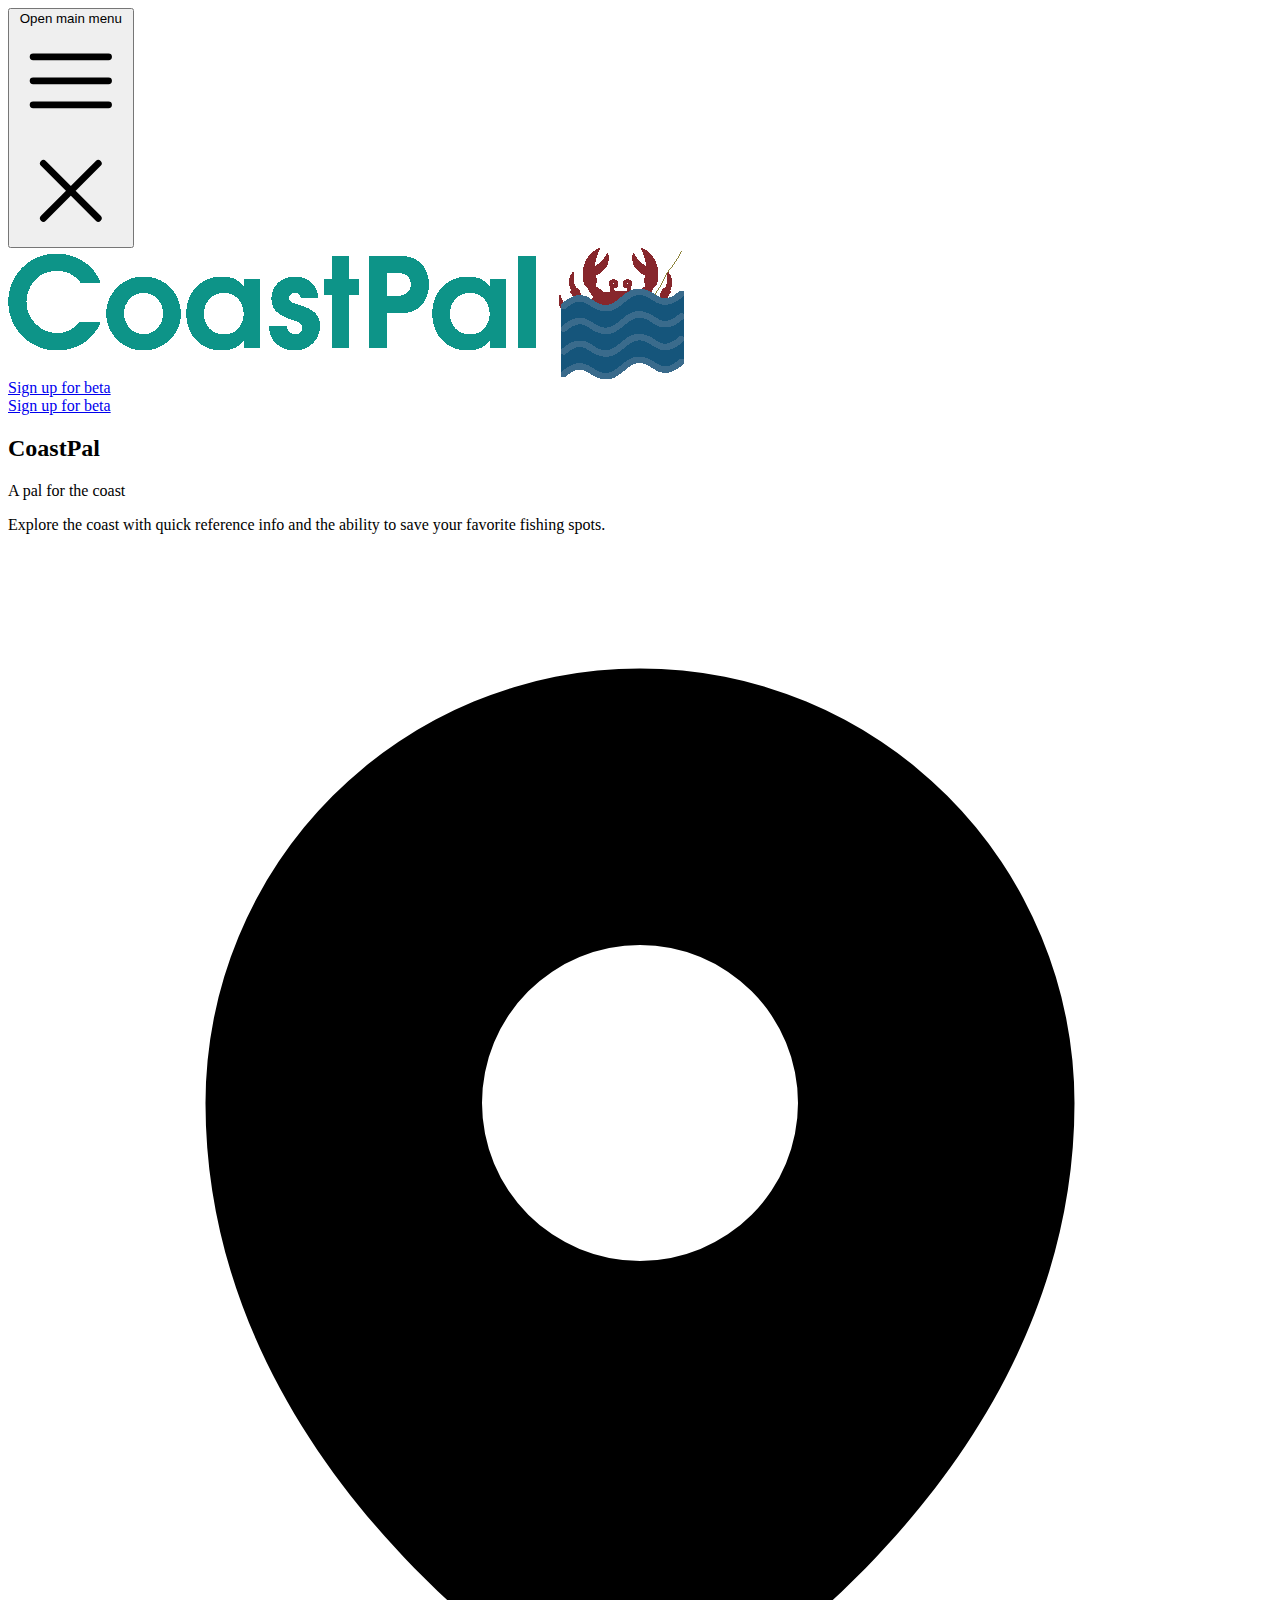
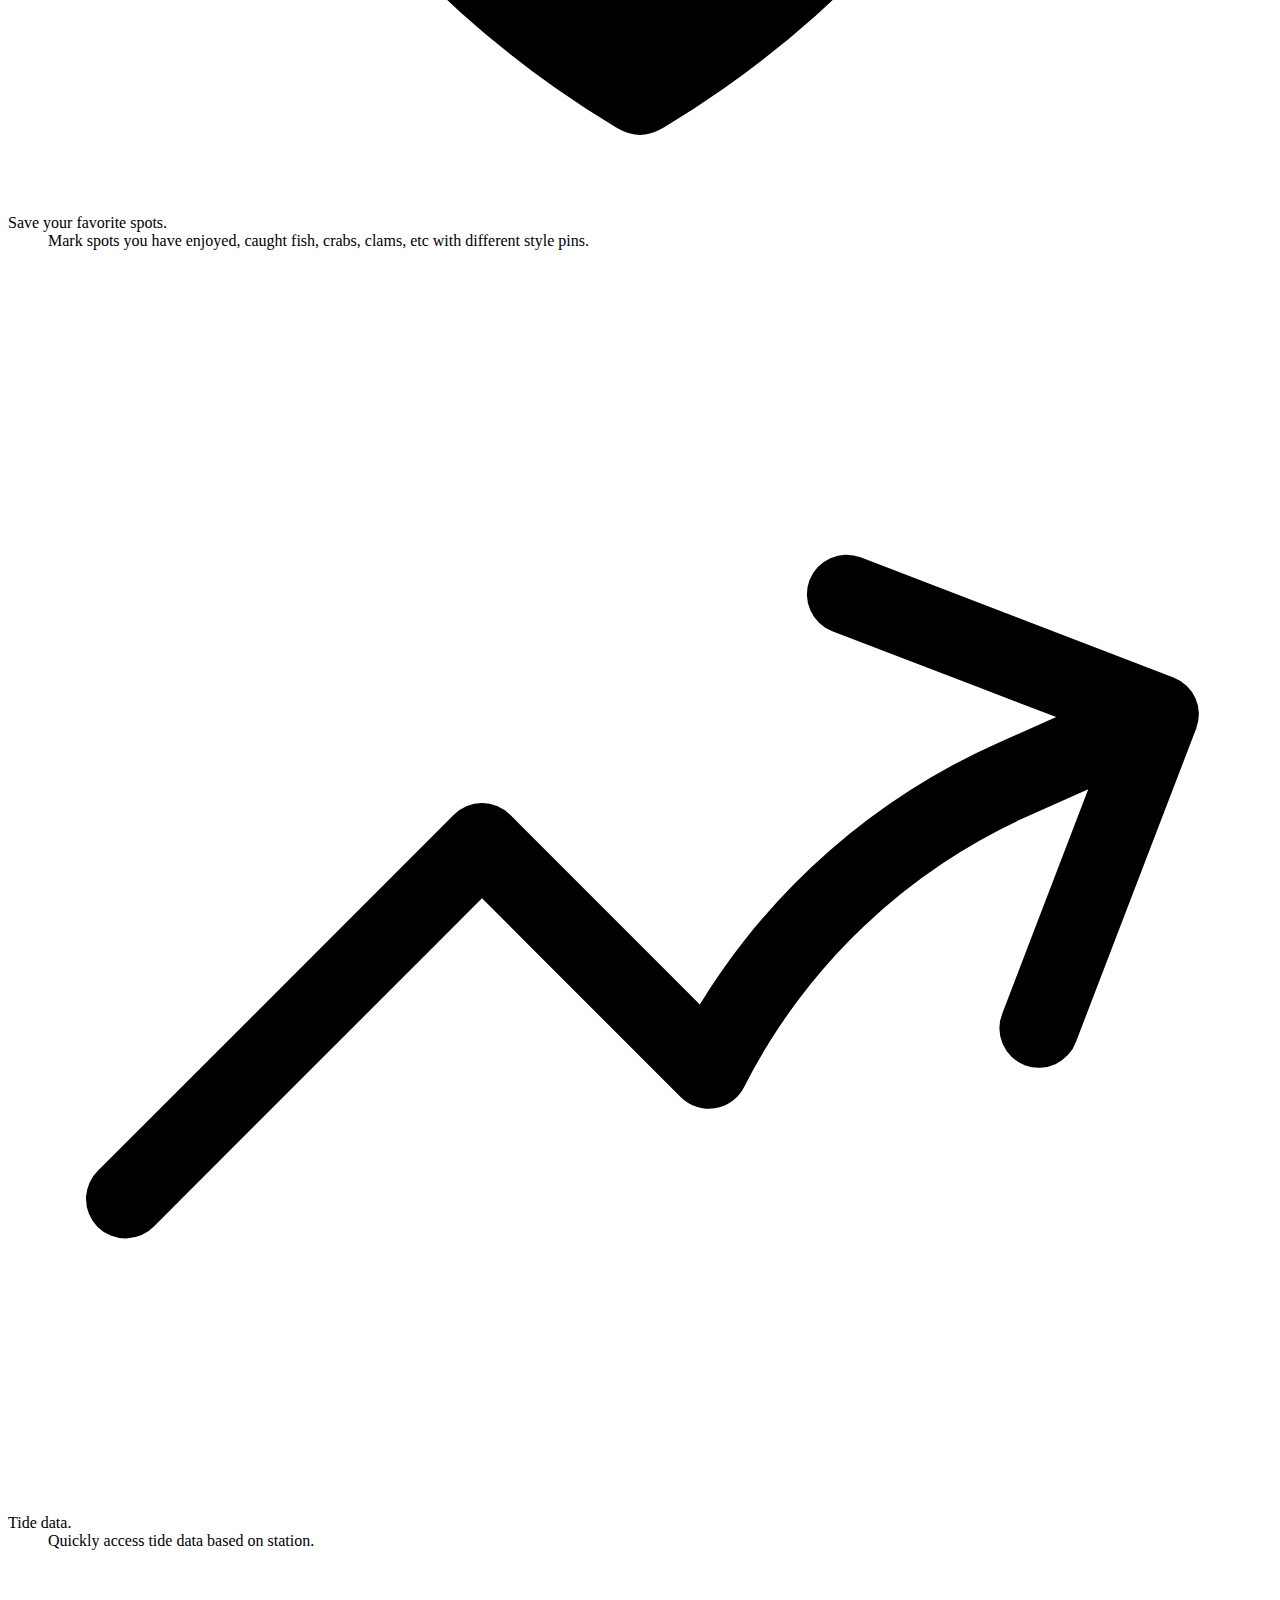
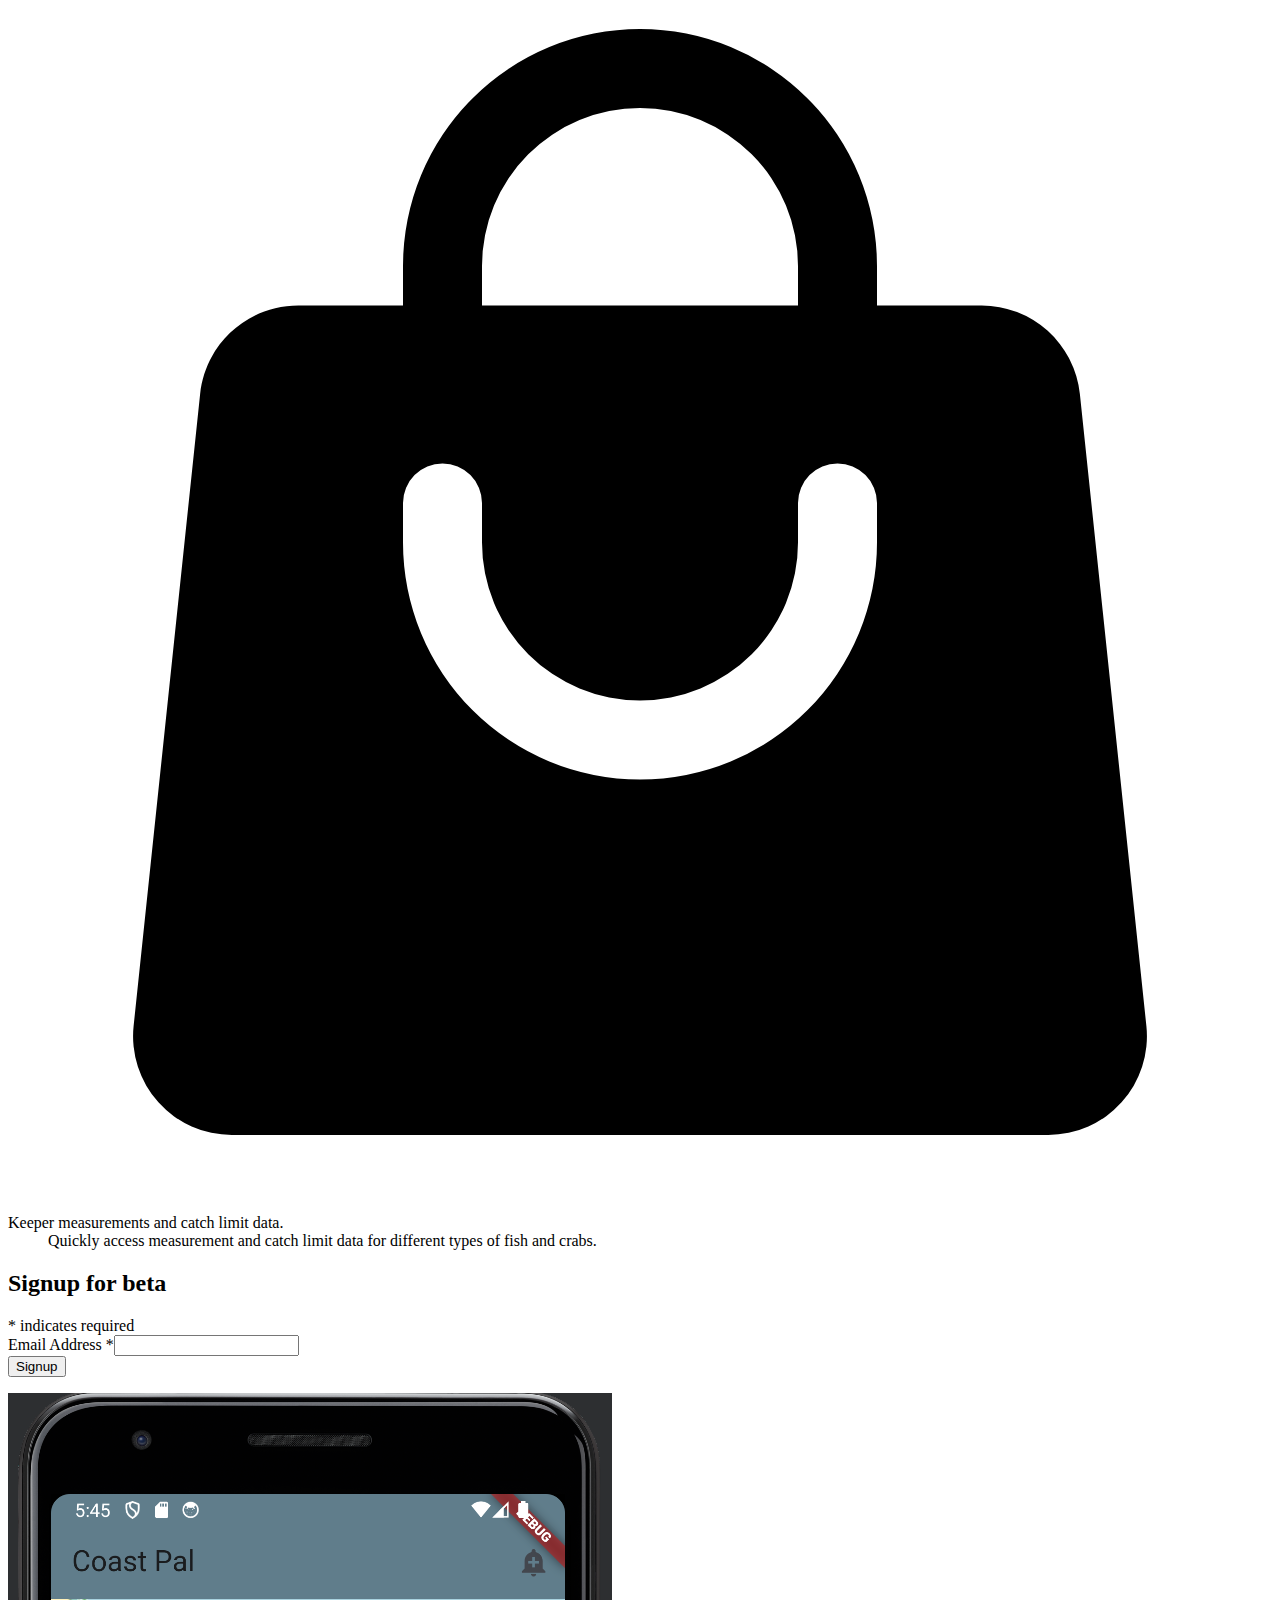
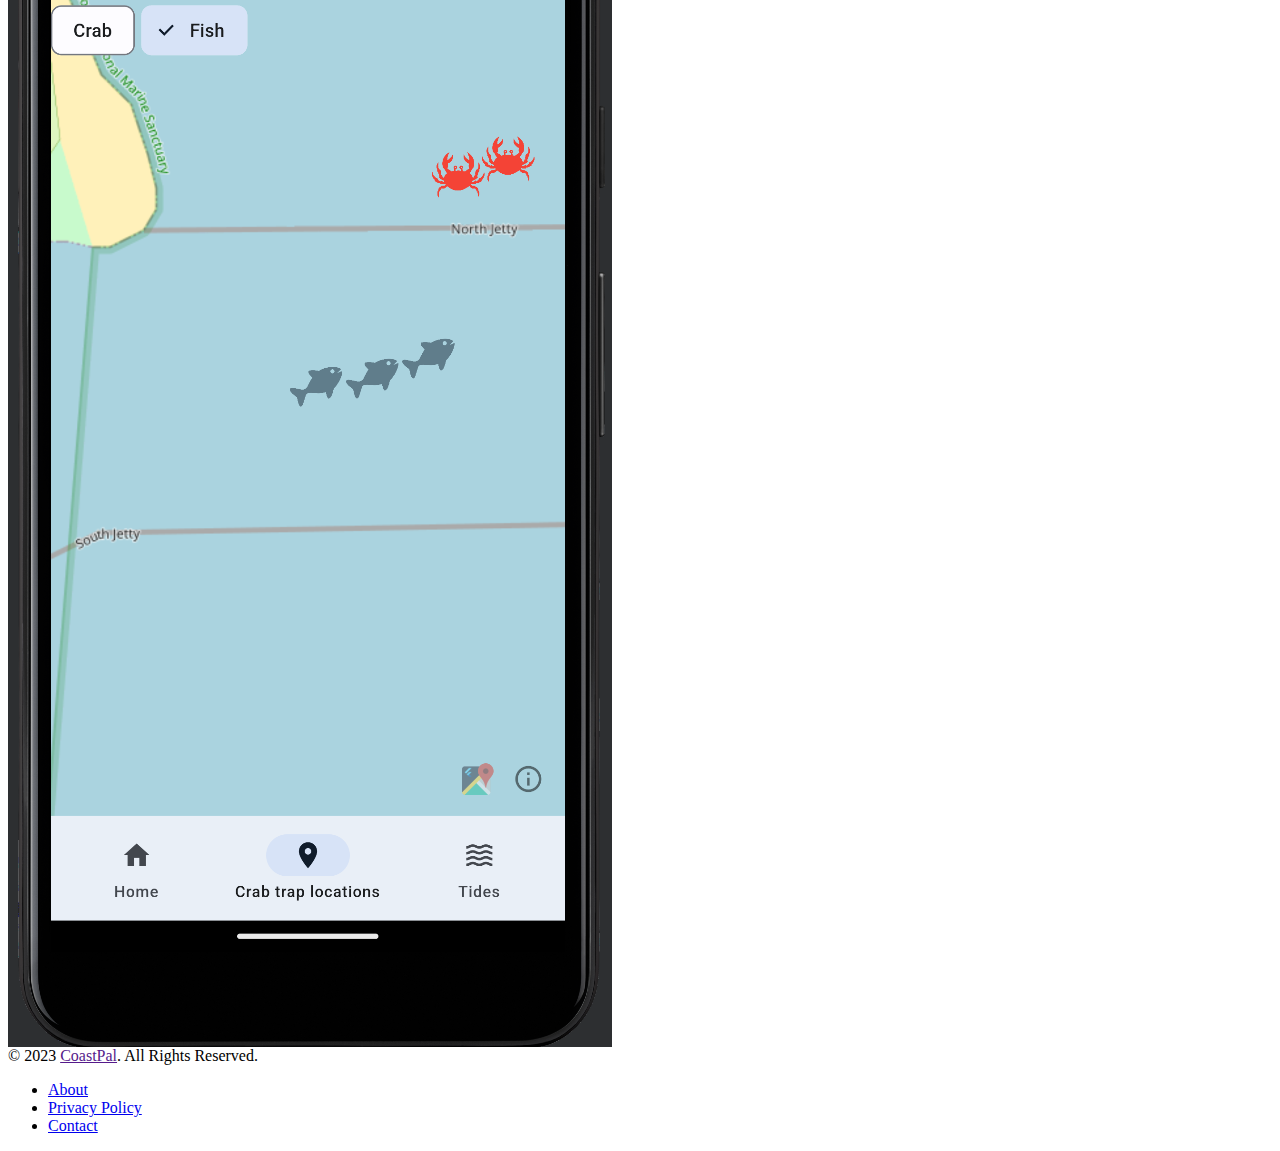
==== index.html @ f166596b "Fix viewport for mobile" ====
<html>
<head>
        <link href="../dist/output.css" rel="stylesheet">	
        <meta name="viewport" content="width=device-width, initial-scale=1">
</head>

<header>
	<nav class="bg-slate-400">
  <div class="mx-auto max-w-7xl px-2 sm:px-6 lg:px-8">
    <div class="relative flex h-16 items-center justify-between">
      <div class="absolute inset-y-0 left-0 flex items-center sm:hidden">
        <!-- Mobile menu button-->
        <button type="button" class="inline-flex items-center justify-center rounded-md p-2 text-gray-400 hover:bg-gray-700 hover:text-white focus:outline-none focus:ring-2 focus:ring-inset focus:ring-white" aria-controls="mobile-menu" aria-expanded="false">
          <span class="sr-only">Open main menu</span>
          <svg class="block h-6 w-6" fill="none" viewBox="0 0 24 24" stroke-width="1.5" stroke="currentColor" aria-hidden="true">
            <path stroke-linecap="round" stroke-linejoin="round" d="M3.75 6.75h16.5M3.75 12h16.5m-16.5 5.25h16.5" />
          </svg>
          <svg class="hidden h-6 w-6" fill="none" viewBox="0 0 24 24" stroke-width="1.5" stroke="currentColor" aria-hidden="true">
            <path stroke-linecap="round" stroke-linejoin="round" d="M6 18L18 6M6 6l12 12" />
          </svg>
        </button>
      </div>
      <div class="flex flex-1 items-center justify-center sm:items-stretch sm:justify-start">
        <div class="flex flex-shrink-0 items-center">
          <img class="h-8" src="coastpal_logo.png" alt="CoastPal">
        </div>
        <div class="hidden sm:ml-6 sm:block">
          <div class="flex space-x-4">
            <a href="#" class="bg-teal-700 text-white rounded-md px-3 py-2 text-sm font-medium" aria-current="page">Sign up for beta</a>
          </div>
        </div>
      </div>
  <!-- Mobile menu, show/hide based on menu state. -->
  <div class="sm:hidden" id="mobile-menu">
    <div class="space-y-1 px-2 pb-3 pt-2">
      <a href="#" class="bg-slate-400 text-white block rounded-md px-3 py-2 text-base font-medium" aria-current="page">Sign up for beta</a>
    </div>
  </div>
</nav>

</header>

<body>
<div class="overflow-hidden bg-white pt-10">
  <div class="mx-auto max-w-7xl px-6 lg:px-8">
    <div class="mx-auto grid max-w-2xl grid-cols-1 gap-x-8 gap-y-16 sm:gap-y-20 lg:mx-0 lg:max-w-none lg:grid-cols-2">
      <div class="lg:pr-8 lg:pt-4">
        <div class="lg:max-w-lg">
          <h2 class="text-base font-semibold leading-7 text-teal-600">CoastPal</h2>
          <p class="mt-2 text-3xl font-bold tracking-tight text-gray-900 sm:text-4xl">A pal for the coast</p>
          <p class="mt-6 text-lg leading-8 text-gray-600">Explore the coast with quick reference info and the ability to save your favorite fishing spots.</p>
          <dl class="mt-10 max-w-xl space-y-8 text-base leading-7 text-gray-600 lg:max-w-none">
            <div class="relative pl-9">
              <dt class="inline font-semibold text-gray-900">
                <svg xmlns="http://www.w3.org/2000/svg" viewBox="0 0 24 24" fill="currentColor" class="absolute left-1 top-1 h-5 w-5 text-teal-600">
  <path fill-rule="evenodd" d="M11.54 22.351l.07.04.028.016a.76.76 0 00.723 0l.028-.015.071-.041a16.975 16.975 0 001.144-.742 19.58 19.58 0 002.683-2.282c1.944-1.99 3.963-4.98 3.963-8.827a8.25 8.25 0 00-16.5 0c0 3.846 2.02 6.837 3.963 8.827a19.58 19.58 0 002.682 2.282 16.975 16.975 0 001.145.742zM12 13.5a3 3 0 100-6 3 3 0 000 6z" clip-rule="evenodd" />
</svg>
		Save your favorite spots.
              </dt>
              <dd class="inline">Mark spots you have enjoyed, caught fish, crabs, clams, etc with different style pins.</dd>
            </div>
            <div class="relative pl-9">
              <dt class="inline font-semibold text-gray-900">
		<svg xmlns="http://www.w3.org/2000/svg" viewBox="0 0 24 24" fill="currentColor" class="absolute left-1 top-1 h-5 w-5 text-teal-600">
  <path fill-rule="evenodd" d="M15.22 6.268a.75.75 0 01.968-.432l5.942 2.28a.75.75 0 01.431.97l-2.28 5.941a.75.75 0 11-1.4-.537l1.63-4.251-1.086.483a11.2 11.2 0 00-5.45 5.174.75.75 0 01-1.199.19L9 12.31l-6.22 6.22a.75.75 0 11-1.06-1.06l6.75-6.75a.75.75 0 011.06 0l3.606 3.605a12.694 12.694 0 015.68-4.973l1.086-.484-4.251-1.631a.75.75 0 01-.432-.97z" clip-rule="evenodd" />
</svg>
		Tide data.
              </dt>
              <dd class="inline">Quickly access tide data based on station.</dd>
            </div>
            <div class="relative pl-9">
              <dt class="inline font-semibold text-gray-900">
		      <svg xmlns="http://www.w3.org/2000/svg" viewBox="0 0 24 24" fill="currentColor" class="absolute left-1 top-1 h-5 w-5 text-teal-600">
  <path fill-rule="evenodd" d="M7.5 6v.75H5.513c-.96 0-1.764.724-1.865 1.679l-1.263 12A1.875 1.875 0 004.25 22.5h15.5a1.875 1.875 0 001.865-2.071l-1.263-12a1.875 1.875 0 00-1.865-1.679H16.5V6a4.5 4.5 0 10-9 0zM12 3a3 3 0 00-3 3v.75h6V6a3 3 0 00-3-3zm-3 8.25a3 3 0 106 0v-.75a.75.75 0 011.5 0v.75a4.5 4.5 0 11-9 0v-.75a.75.75 0 011.5 0v.75z" clip-rule="evenodd" />
</svg>
                Keeper measurements and catch limit data.
              </dt>
              <dd class="inline">Quickly access measurement and catch limit data for different types of fish and crabs.</dd>
            </div>
          </dl>
	  <div class="pt-5">
		  <div id="mc_embed_shell">
<div id="mc_embed_signup w-full max-w-xs">
    <form action="https://skiff.us11.list-manage.com/subscribe/post?u=7b4a6a2a7c16409119637e602&amp;id=b294c6a3e6&amp;f_id=002f4ee0f0" method="post" id="mc-embedded-subscribe-form" name="mc-embedded-subscribe-form" class="validate bg-slate-200 shadow-md rounded px-8 pt-6 pb-8 mb-4" target="_self" novalidate="">
        <div id="mc_embed_signup_scroll"><h2 class="block text-gray-700 text-md font-bold mb-2">Signup for beta</h2>
            <div class="indicates-required pt-5 text-md font-bold"><span class="asterisk">*</span> indicates required</div>
            <div class="mc-field-group pt-5 text-md"><label for="mce-EMAIL">Email Address <span class="asterisk">*</span></label><input type="email" name="EMAIL" class="required email shadow appearance-none border rounded w-full py-2 px-3 text-gray-700 leading-tight focus:outline-none focus:shadow-outline pt-5" id="mce-EMAIL" required="" value=""><span id="mce-EMAIL-HELPERTEXT" class="helper_text"></span></div>
        <div id="mce-responses" class="clear foot">
            <div class="response" id="mce-error-response" style="display: none;"></div>
            <div class="response" id="mce-success-response" style="display: none;"></div>
        </div>
    <div aria-hidden="true" style="position: absolute; left: -5000px;">
        /* real people should not fill this in and expect good things - do not remove this or risk form bot signups */
        <input type="text" name="b_7b4a6a2a7c16409119637e602_b294c6a3e6" tabindex="-1" value="">
    </div>
        <div class="optionalParent">
            <div class="clear foot pt-5">
                <input type="submit" name="subscribe" id="mc-embedded-subscribe" class="button bg-teal-600 inline-flex items-center justify-center rounded-md p-2 text-slate-100 hover:bg-gray-700 hover:text-white focus:outline-none focus:ring-2 focus:ring-inset focus:ring-white" value="Signup">
            </div>
        </div>
    </div>
</form>
</div>
</div>
	  </div>
        </div>
      </div>
      <div class="pl-20 pt-10">
      <img src="coastpal_image.png" alt="Product screenshot" class="w-[20rem] max-w-none rounded-xl shadow-xl ring-1 ring-gray-400/10 sm md:-ml-2 lg:-ml-0" width="604" height="1254">
      </div>
      </div>
    </div>
  </div>
</div>
</body>

<footer class="bg-slate-400 rounded-lg shadow m-4 dark:bg-gray-800">
    <div class="w-full mx-auto max-w-screen-xl p-4 md:flex md:items-center md:justify-between">
      <span class="text-sm text-gray-900 sm:text-center dark:text-gray-400">© 2023 <a href="" class="hover:underline">CoastPal</a>. All Rights Reserved.
    </span>
    <ul class="flex flex-wrap items-center mt-3 text-sm font-medium text-gray-900 dark:text-gray-400 sm:mt-0">
        <li>
            <a href="#" class="mr-4 hover:underline md:mr-6 ">About</a>
        </li>
        <li>
            <a href="#" class="mr-4 hover:underline md:mr-6">Privacy Policy</a>
        </li>
        <li>
            <a href="#" class="hover:underline">Contact</a>
        </li>
    </ul>
    </div>
</footer>
</html>
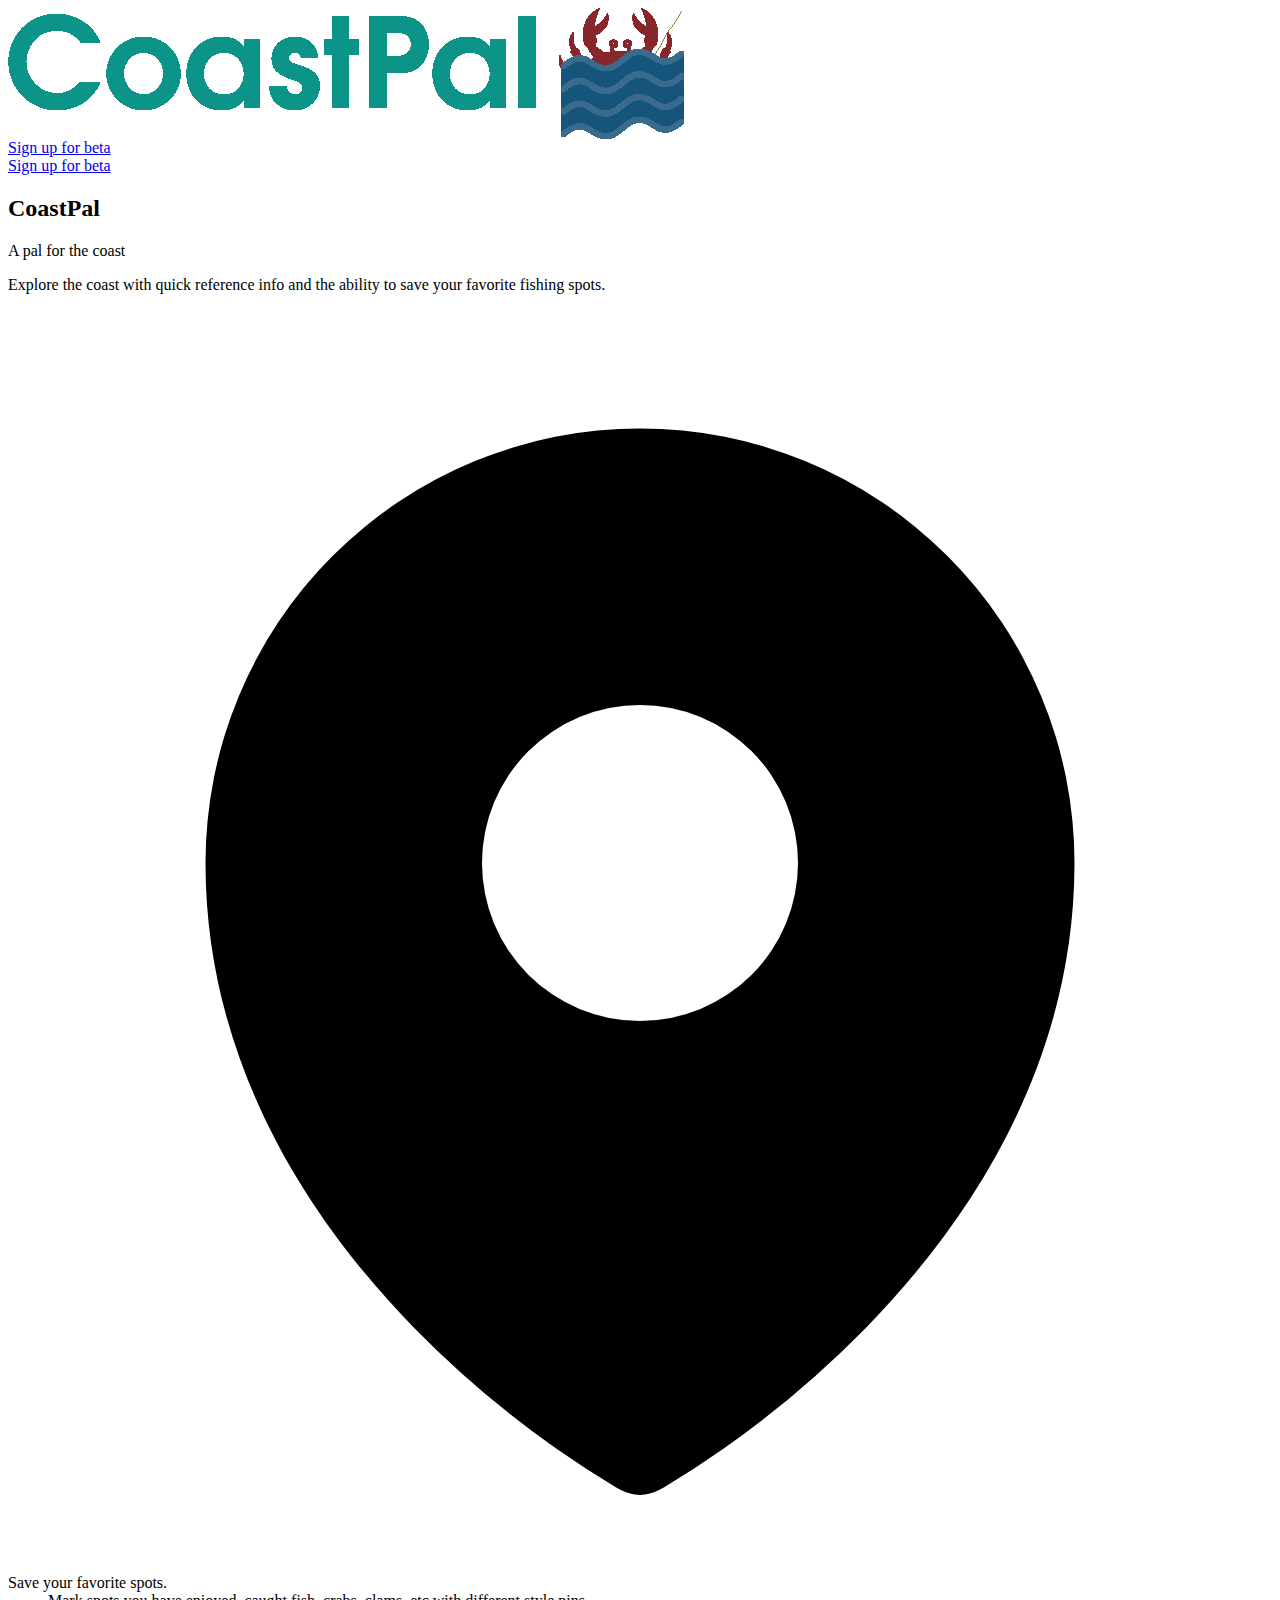
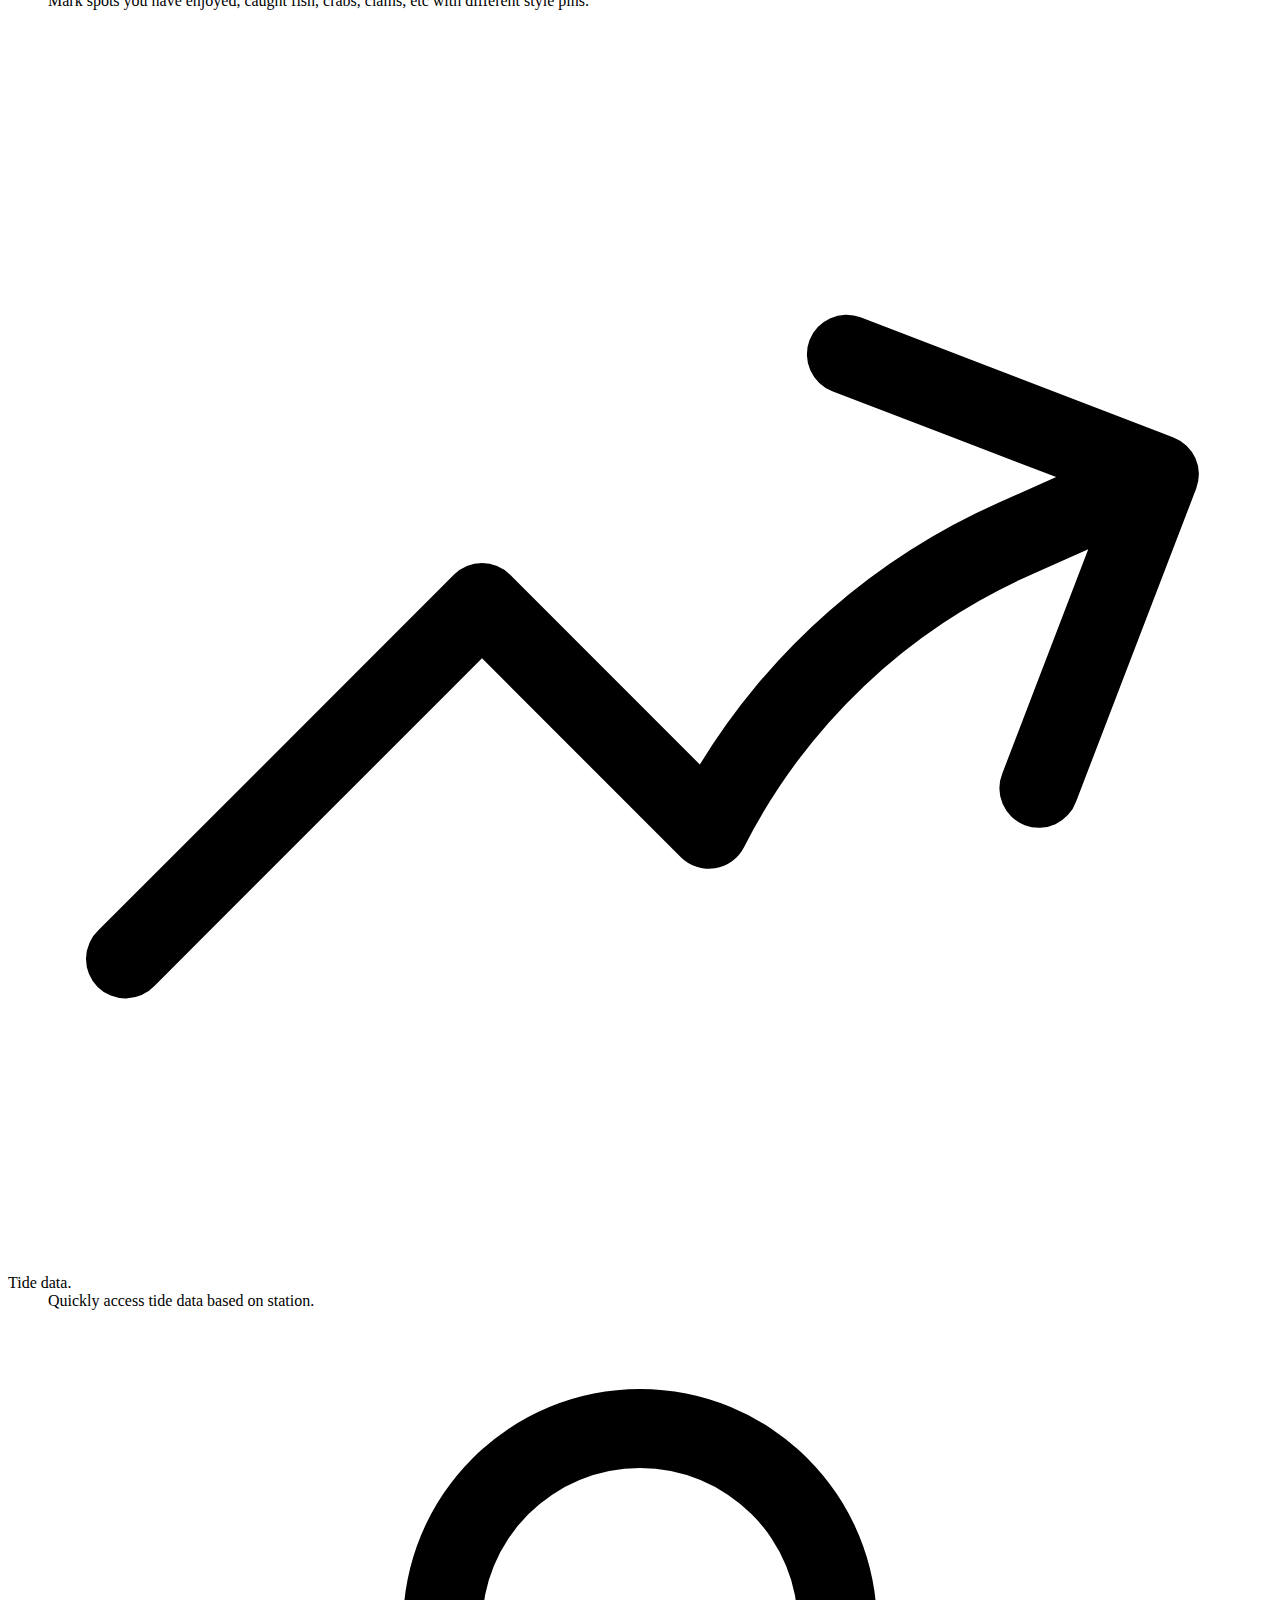
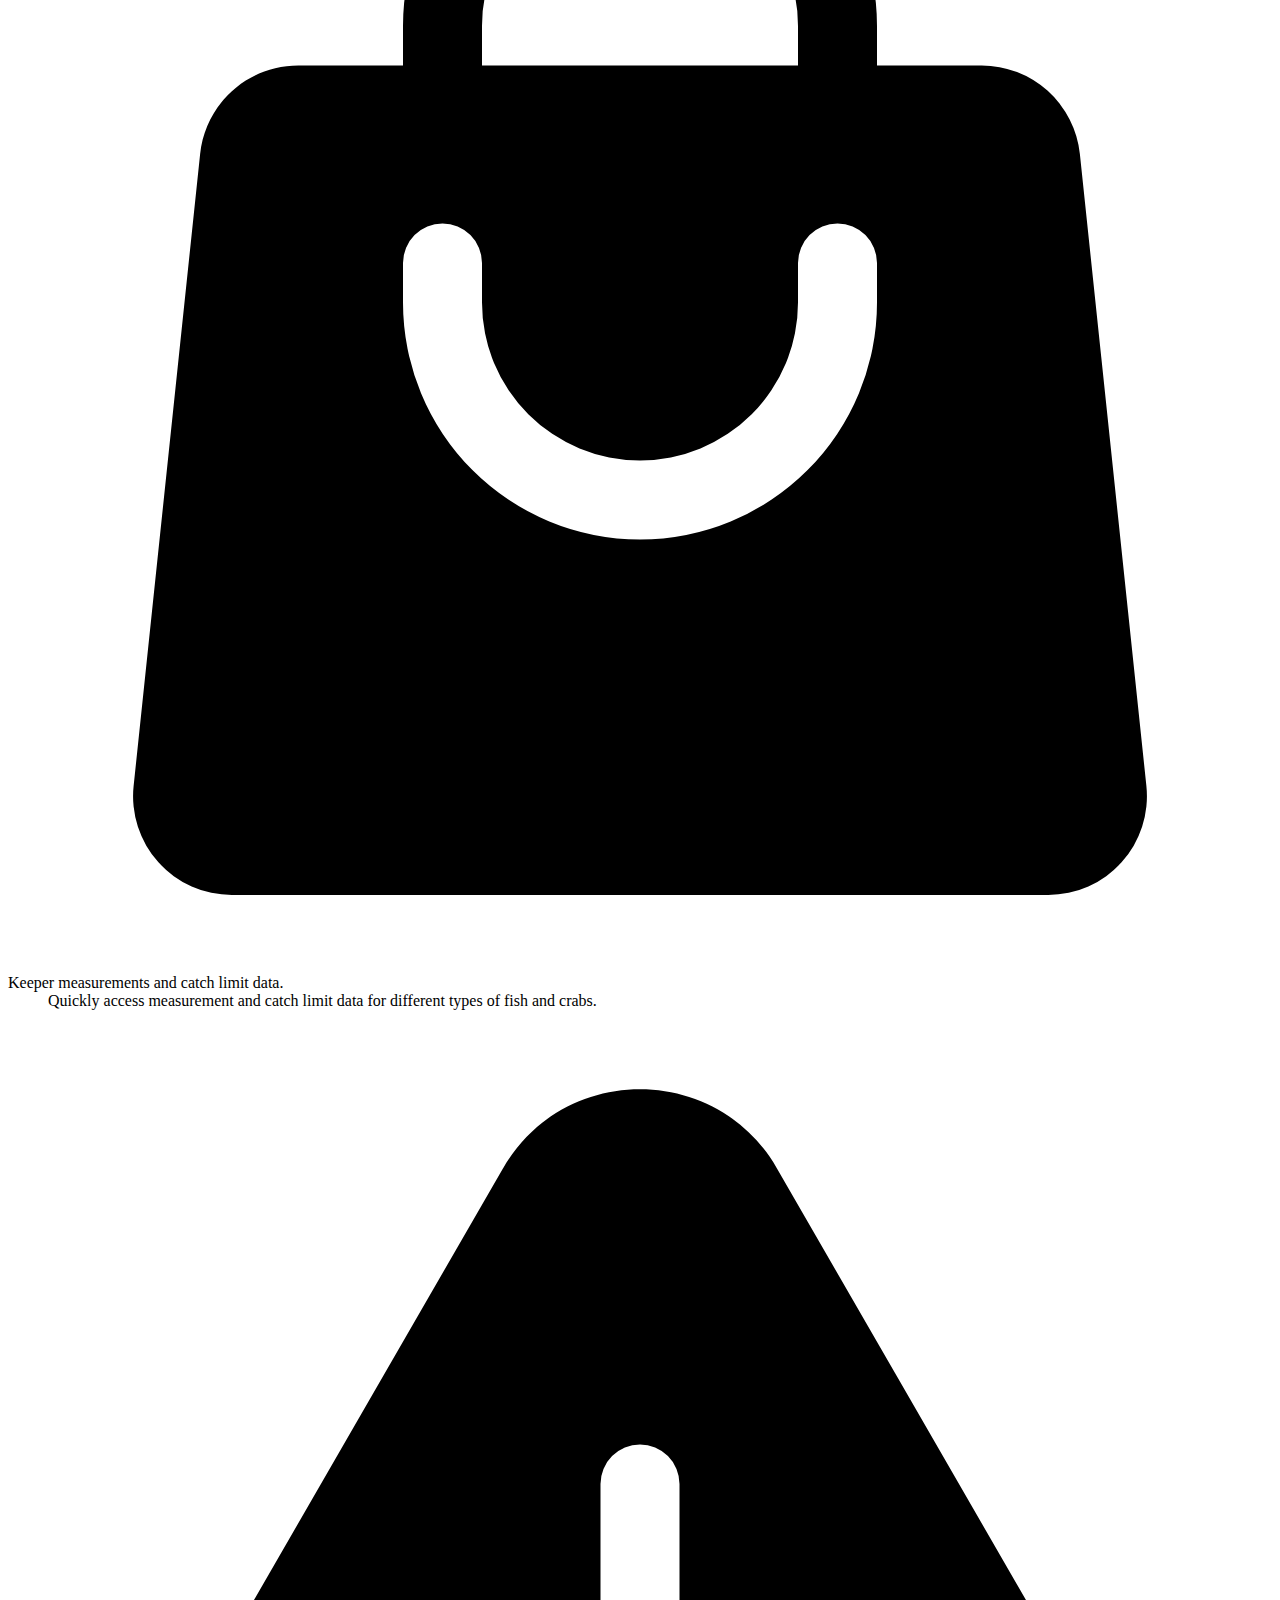
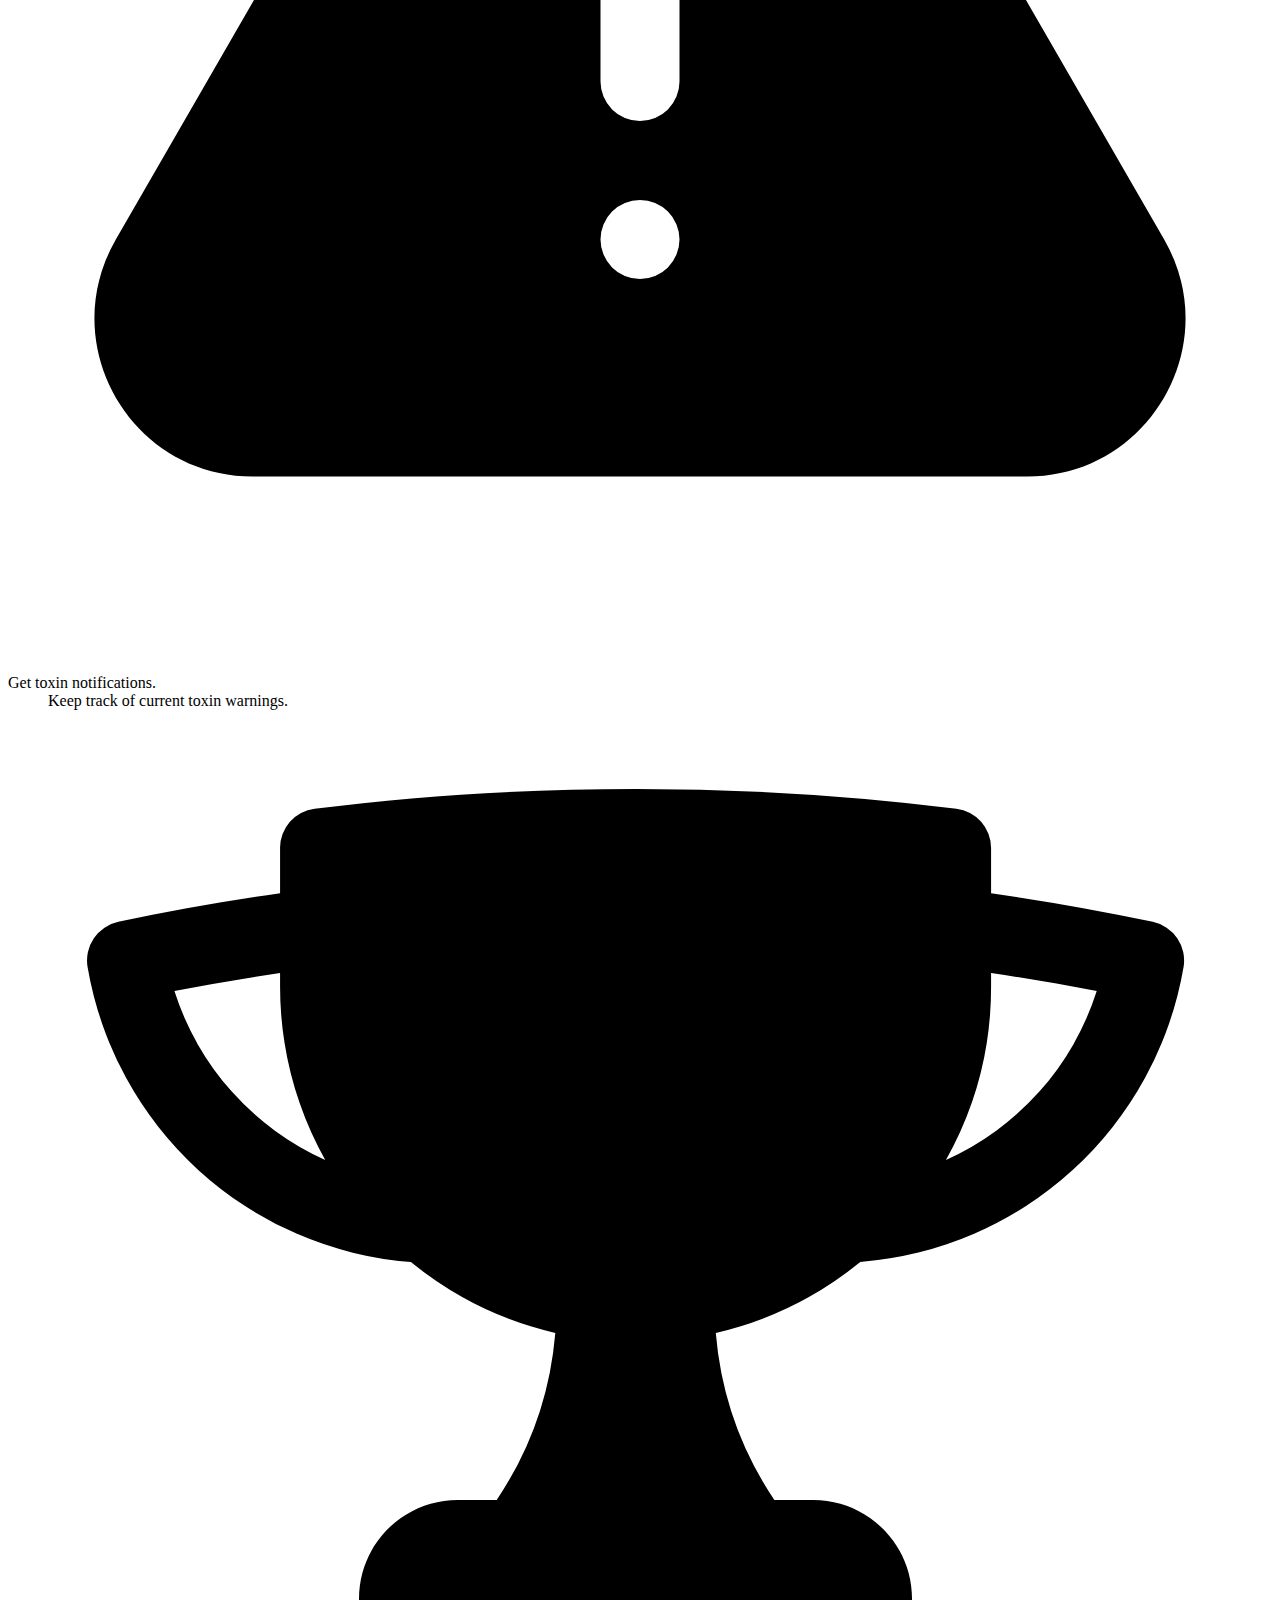
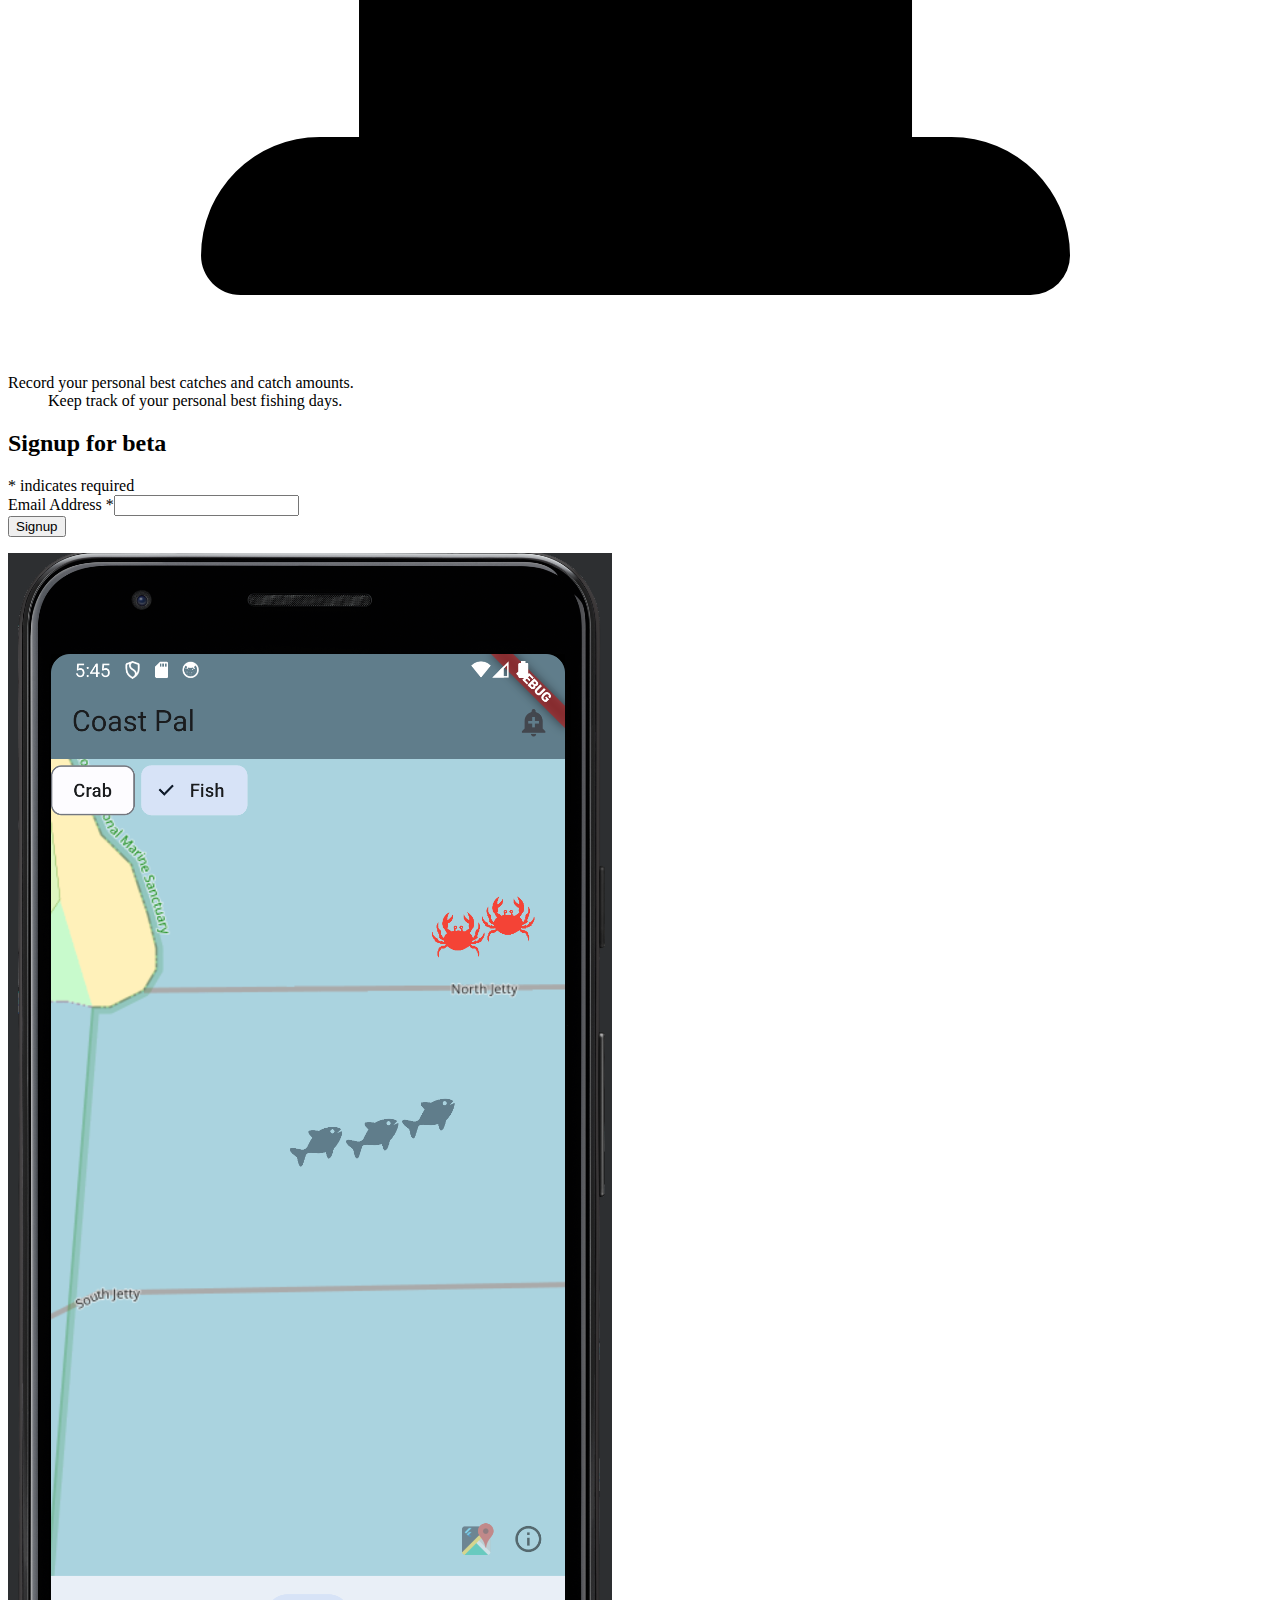
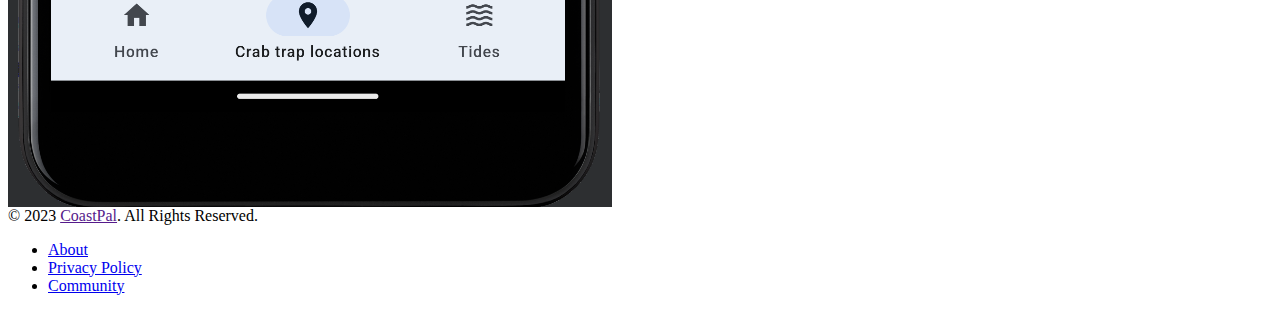
==== commit 993dfb38: "Add the other two features" ====
--- a/index.html
+++ b/index.html
@@ -8,25 +8,13 @@
 	<nav class="bg-slate-400">
   <div class="mx-auto max-w-7xl px-2 sm:px-6 lg:px-8">
     <div class="relative flex h-16 items-center justify-between">
-      <div class="absolute inset-y-0 left-0 flex items-center sm:hidden">
-        <!-- Mobile menu button-->
-        <button type="button" class="inline-flex items-center justify-center rounded-md p-2 text-gray-400 hover:bg-gray-700 hover:text-white focus:outline-none focus:ring-2 focus:ring-inset focus:ring-white" aria-controls="mobile-menu" aria-expanded="false">
-          <span class="sr-only">Open main menu</span>
-          <svg class="block h-6 w-6" fill="none" viewBox="0 0 24 24" stroke-width="1.5" stroke="currentColor" aria-hidden="true">
-            <path stroke-linecap="round" stroke-linejoin="round" d="M3.75 6.75h16.5M3.75 12h16.5m-16.5 5.25h16.5" />
-          </svg>
-          <svg class="hidden h-6 w-6" fill="none" viewBox="0 0 24 24" stroke-width="1.5" stroke="currentColor" aria-hidden="true">
-            <path stroke-linecap="round" stroke-linejoin="round" d="M6 18L18 6M6 6l12 12" />
-          </svg>
-        </button>
-      </div>
       <div class="flex flex-1 items-center justify-center sm:items-stretch sm:justify-start">
         <div class="flex flex-shrink-0 items-center">
           <img class="h-8" src="coastpal_logo.png" alt="CoastPal">
         </div>
         <div class="hidden sm:ml-6 sm:block">
           <div class="flex space-x-4">
-            <a href="#" class="bg-teal-700 text-white rounded-md px-3 py-2 text-sm font-medium" aria-current="page">Sign up for beta</a>
+            <a href="#mc_embed_signup" class="bg-teal-700 text-white rounded-md px-3 py-2 text-sm font-medium" aria-current="page">Sign up for beta</a>
           </div>
         </div>
       </div>
@@ -77,10 +65,28 @@
               </dt>
               <dd class="inline">Quickly access measurement and catch limit data for different types of fish and crabs.</dd>
             </div>
+	    <div class="relative pl-9">
+              <dt class="inline font-semibold text-gray-900">
+                <svg xmlns="http://www.w3.org/2000/svg" viewBox="0 0 24 24" fill="currentColor" class="absolute left-1 top-1 h-5 w-5 text-teal-600">
+  <path fill-rule="evenodd" d="M9.401 3.003c1.155-2 4.043-2 5.197 0l7.355 12.748c1.154 2-.29 4.5-2.599 4.5H4.645c-2.309 0-3.752-2.5-2.598-4.5L9.4 3.003zM12 8.25a.75.75 0 01.75.75v3.75a.75.75 0 01-1.5 0V9a.75.75 0 01.75-.75zm0 8.25a.75.75 0 100-1.5.75.75 0 000 1.5z" clip-rule="evenodd" />
+</svg>
+	        Get toxin notifications.
+              </dt>
+              <dd class="inline">Keep track of current toxin warnings.</dd>
+            </div>
+	    <div class="relative pl-9">
+              <dt class="inline font-semibold text-gray-900">
+              <svg xmlns="http://www.w3.org/2000/svg" viewBox="0 0 24 24" fill="currentColor" class="absolute left-1 top-1 h-5 w-5 text-teal-600">
+  <path fill-rule="evenodd" d="M5.166 2.621v.858c-1.035.148-2.059.33-3.071.543a.75.75 0 00-.584.859 6.753 6.753 0 006.138 5.6 6.73 6.73 0 002.743 1.346A6.707 6.707 0 019.279 15H8.54c-1.036 0-1.875.84-1.875 1.875V19.5h-.75a2.25 2.25 0 00-2.25 2.25c0 .414.336.75.75.75h15a.75.75 0 00.75-.75 2.25 2.25 0 00-2.25-2.25h-.75v-2.625c0-1.036-.84-1.875-1.875-1.875h-.739a6.706 6.706 0 01-1.112-3.173 6.73 6.73 0 002.743-1.347 6.753 6.753 0 006.139-5.6.75.75 0 00-.585-.858 47.077 47.077 0 00-3.07-.543V2.62a.75.75 0 00-.658-.744 49.22 49.22 0 00-6.093-.377c-2.063 0-4.096.128-6.093.377a.75.75 0 00-.657.744zm0 2.629c0 1.196.312 2.32.857 3.294A5.266 5.266 0 013.16 5.337a45.6 45.6 0 012.006-.343v.256zm13.5 0v-.256c.674.1 1.343.214 2.006.343a5.265 5.265 0 01-2.863 3.207 6.72 6.72 0 00.857-3.294z" clip-rule="evenodd" />
+</svg>  
+	      Record your personal best catches and catch amounts.
+              </dt>
+              <dd class="inline">Keep track of your personal best fishing days.</dd>
+            </div>
           </dl>
 	  <div class="pt-5">
 		  <div id="mc_embed_shell">
-<div id="mc_embed_signup w-full max-w-xs">
+<div id="mc_embed_signup">
     <form action="https://skiff.us11.list-manage.com/subscribe/post?u=7b4a6a2a7c16409119637e602&amp;id=b294c6a3e6&amp;f_id=002f4ee0f0" method="post" id="mc-embedded-subscribe-form" name="mc-embedded-subscribe-form" class="validate bg-slate-200 shadow-md rounded px-8 pt-6 pb-8 mb-4" target="_self" novalidate="">
         <div id="mc_embed_signup_scroll"><h2 class="block text-gray-700 text-md font-bold mb-2">Signup for beta</h2>
             <div class="indicates-required pt-5 text-md font-bold"><span class="asterisk">*</span> indicates required</div>
@@ -126,7 +132,7 @@
             <a href="#" class="mr-4 hover:underline md:mr-6">Privacy Policy</a>
         </li>
         <li>
-            <a href="#" class="hover:underline">Contact</a>
+            <a href="https://discord.gg/TN28cbgD" class="hover:underline">Community</a>
         </li>
     </ul>
     </div>
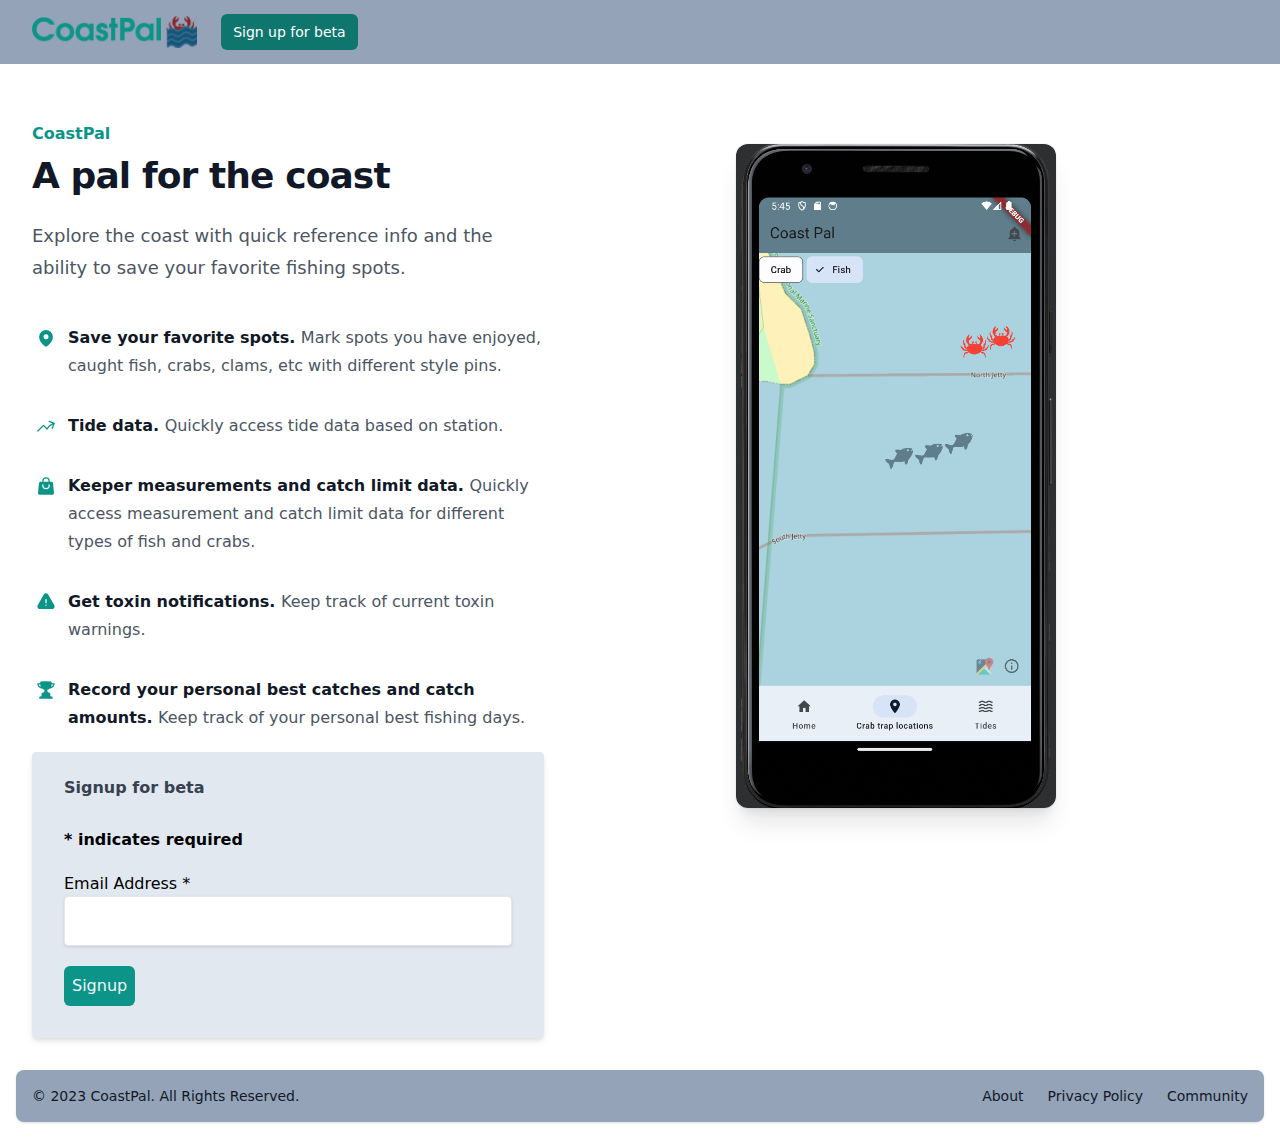
==== commit ac4e647a: "Remove mobile menu" ====
--- a/index.html
+++ b/index.html
@@ -1,6 +1,6 @@
 <html>
 <head>
-        <link href="../dist/output.css" rel="stylesheet">	
+        <link href="output.css" rel="stylesheet">	
         <meta name="viewport" content="width=device-width, initial-scale=1">
 </head>
 
@@ -18,12 +18,6 @@
           </div>
         </div>
       </div>
-  <!-- Mobile menu, show/hide based on menu state. -->
-  <div class="sm:hidden" id="mobile-menu">
-    <div class="space-y-1 px-2 pb-3 pt-2">
-      <a href="#" class="bg-slate-400 text-white block rounded-md px-3 py-2 text-base font-medium" aria-current="page">Sign up for beta</a>
-    </div>
-  </div>
 </nav>
 
 </header>
--- a/output.css
+++ b/output.css
@@ -0,0 +1,1111 @@
+/*
+! tailwindcss v3.3.2 | MIT License | https://tailwindcss.com
+*/
+
+/*
+1. Prevent padding and border from affecting element width. (https://github.com/mozdevs/cssremedy/issues/4)
+2. Allow adding a border to an element by just adding a border-width. (https://github.com/tailwindcss/tailwindcss/pull/116)
+*/
+
+*,
+::before,
+::after {
+  box-sizing: border-box;
+  /* 1 */
+  border-width: 0;
+  /* 2 */
+  border-style: solid;
+  /* 2 */
+  border-color: #e5e7eb;
+  /* 2 */
+}
+
+::before,
+::after {
+  --tw-content: '';
+}
+
+/*
+1. Use a consistent sensible line-height in all browsers.
+2. Prevent adjustments of font size after orientation changes in iOS.
+3. Use a more readable tab size.
+4. Use the user's configured `sans` font-family by default.
+5. Use the user's configured `sans` font-feature-settings by default.
+6. Use the user's configured `sans` font-variation-settings by default.
+*/
+
+html {
+  line-height: 1.5;
+  /* 1 */
+  -webkit-text-size-adjust: 100%;
+  /* 2 */
+  -moz-tab-size: 4;
+  /* 3 */
+  -o-tab-size: 4;
+     tab-size: 4;
+  /* 3 */
+  font-family: ui-sans-serif, system-ui, -apple-system, BlinkMacSystemFont, "Segoe UI", Roboto, "Helvetica Neue", Arial, "Noto Sans", sans-serif, "Apple Color Emoji", "Segoe UI Emoji", "Segoe UI Symbol", "Noto Color Emoji";
+  /* 4 */
+  font-feature-settings: normal;
+  /* 5 */
+  font-variation-settings: normal;
+  /* 6 */
+}
+
+/*
+1. Remove the margin in all browsers.
+2. Inherit line-height from `html` so users can set them as a class directly on the `html` element.
+*/
+
+body {
+  margin: 0;
+  /* 1 */
+  line-height: inherit;
+  /* 2 */
+}
+
+/*
+1. Add the correct height in Firefox.
+2. Correct the inheritance of border color in Firefox. (https://bugzilla.mozilla.org/show_bug.cgi?id=190655)
+3. Ensure horizontal rules are visible by default.
+*/
+
+hr {
+  height: 0;
+  /* 1 */
+  color: inherit;
+  /* 2 */
+  border-top-width: 1px;
+  /* 3 */
+}
+
+/*
+Add the correct text decoration in Chrome, Edge, and Safari.
+*/
+
+abbr:where([title]) {
+  -webkit-text-decoration: underline dotted;
+          text-decoration: underline dotted;
+}
+
+/*
+Remove the default font size and weight for headings.
+*/
+
+h1,
+h2,
+h3,
+h4,
+h5,
+h6 {
+  font-size: inherit;
+  font-weight: inherit;
+}
+
+/*
+Reset links to optimize for opt-in styling instead of opt-out.
+*/
+
+a {
+  color: inherit;
+  text-decoration: inherit;
+}
+
+/*
+Add the correct font weight in Edge and Safari.
+*/
+
+b,
+strong {
+  font-weight: bolder;
+}
+
+/*
+1. Use the user's configured `mono` font family by default.
+2. Correct the odd `em` font sizing in all browsers.
+*/
+
+code,
+kbd,
+samp,
+pre {
+  font-family: ui-monospace, SFMono-Regular, Menlo, Monaco, Consolas, "Liberation Mono", "Courier New", monospace;
+  /* 1 */
+  font-size: 1em;
+  /* 2 */
+}
+
+/*
+Add the correct font size in all browsers.
+*/
+
+small {
+  font-size: 80%;
+}
+
+/*
+Prevent `sub` and `sup` elements from affecting the line height in all browsers.
+*/
+
+sub,
+sup {
+  font-size: 75%;
+  line-height: 0;
+  position: relative;
+  vertical-align: baseline;
+}
+
+sub {
+  bottom: -0.25em;
+}
+
+sup {
+  top: -0.5em;
+}
+
+/*
+1. Remove text indentation from table contents in Chrome and Safari. (https://bugs.chromium.org/p/chromium/issues/detail?id=999088, https://bugs.webkit.org/show_bug.cgi?id=201297)
+2. Correct table border color inheritance in all Chrome and Safari. (https://bugs.chromium.org/p/chromium/issues/detail?id=935729, https://bugs.webkit.org/show_bug.cgi?id=195016)
+3. Remove gaps between table borders by default.
+*/
+
+table {
+  text-indent: 0;
+  /* 1 */
+  border-color: inherit;
+  /* 2 */
+  border-collapse: collapse;
+  /* 3 */
+}
+
+/*
+1. Change the font styles in all browsers.
+2. Remove the margin in Firefox and Safari.
+3. Remove default padding in all browsers.
+*/
+
+button,
+input,
+optgroup,
+select,
+textarea {
+  font-family: inherit;
+  /* 1 */
+  font-size: 100%;
+  /* 1 */
+  font-weight: inherit;
+  /* 1 */
+  line-height: inherit;
+  /* 1 */
+  color: inherit;
+  /* 1 */
+  margin: 0;
+  /* 2 */
+  padding: 0;
+  /* 3 */
+}
+
+/*
+Remove the inheritance of text transform in Edge and Firefox.
+*/
+
+button,
+select {
+  text-transform: none;
+}
+
+/*
+1. Correct the inability to style clickable types in iOS and Safari.
+2. Remove default button styles.
+*/
+
+button,
+[type='button'],
+[type='reset'],
+[type='submit'] {
+  -webkit-appearance: button;
+  /* 1 */
+  background-color: transparent;
+  /* 2 */
+  background-image: none;
+  /* 2 */
+}
+
+/*
+Use the modern Firefox focus style for all focusable elements.
+*/
+
+:-moz-focusring {
+  outline: auto;
+}
+
+/*
+Remove the additional `:invalid` styles in Firefox. (https://github.com/mozilla/gecko-dev/blob/2f9eacd9d3d995c937b4251a5557d95d494c9be1/layout/style/res/forms.css#L728-L737)
+*/
+
+:-moz-ui-invalid {
+  box-shadow: none;
+}
+
+/*
+Add the correct vertical alignment in Chrome and Firefox.
+*/
+
+progress {
+  vertical-align: baseline;
+}
+
+/*
+Correct the cursor style of increment and decrement buttons in Safari.
+*/
+
+::-webkit-inner-spin-button,
+::-webkit-outer-spin-button {
+  height: auto;
+}
+
+/*
+1. Correct the odd appearance in Chrome and Safari.
+2. Correct the outline style in Safari.
+*/
+
+[type='search'] {
+  -webkit-appearance: textfield;
+  /* 1 */
+  outline-offset: -2px;
+  /* 2 */
+}
+
+/*
+Remove the inner padding in Chrome and Safari on macOS.
+*/
+
+::-webkit-search-decoration {
+  -webkit-appearance: none;
+}
+
+/*
+1. Correct the inability to style clickable types in iOS and Safari.
+2. Change font properties to `inherit` in Safari.
+*/
+
+::-webkit-file-upload-button {
+  -webkit-appearance: button;
+  /* 1 */
+  font: inherit;
+  /* 2 */
+}
+
+/*
+Add the correct display in Chrome and Safari.
+*/
+
+summary {
+  display: list-item;
+}
+
+/*
+Removes the default spacing and border for appropriate elements.
+*/
+
+blockquote,
+dl,
+dd,
+h1,
+h2,
+h3,
+h4,
+h5,
+h6,
+hr,
+figure,
+p,
+pre {
+  margin: 0;
+}
+
+fieldset {
+  margin: 0;
+  padding: 0;
+}
+
+legend {
+  padding: 0;
+}
+
+ol,
+ul,
+menu {
+  list-style: none;
+  margin: 0;
+  padding: 0;
+}
+
+/*
+Prevent resizing textareas horizontally by default.
+*/
+
+textarea {
+  resize: vertical;
+}
+
+/*
+1. Reset the default placeholder opacity in Firefox. (https://github.com/tailwindlabs/tailwindcss/issues/3300)
+2. Set the default placeholder color to the user's configured gray 400 color.
+*/
+
+input::-moz-placeholder, textarea::-moz-placeholder {
+  opacity: 1;
+  /* 1 */
+  color: #9ca3af;
+  /* 2 */
+}
+
+input::placeholder,
+textarea::placeholder {
+  opacity: 1;
+  /* 1 */
+  color: #9ca3af;
+  /* 2 */
+}
+
+/*
+Set the default cursor for buttons.
+*/
+
+button,
+[role="button"] {
+  cursor: pointer;
+}
+
+/*
+Make sure disabled buttons don't get the pointer cursor.
+*/
+
+:disabled {
+  cursor: default;
+}
+
+/*
+1. Make replaced elements `display: block` by default. (https://github.com/mozdevs/cssremedy/issues/14)
+2. Add `vertical-align: middle` to align replaced elements more sensibly by default. (https://github.com/jensimmons/cssremedy/issues/14#issuecomment-634934210)
+   This can trigger a poorly considered lint error in some tools but is included by design.
+*/
+
+img,
+svg,
+video,
+canvas,
+audio,
+iframe,
+embed,
+object {
+  display: block;
+  /* 1 */
+  vertical-align: middle;
+  /* 2 */
+}
+
+/*
+Constrain images and videos to the parent width and preserve their intrinsic aspect ratio. (https://github.com/mozdevs/cssremedy/issues/14)
+*/
+
+img,
+video {
+  max-width: 100%;
+  height: auto;
+}
+
+/* Make elements with the HTML hidden attribute stay hidden by default */
+
+[hidden] {
+  display: none;
+}
+
+*, ::before, ::after {
+  --tw-border-spacing-x: 0;
+  --tw-border-spacing-y: 0;
+  --tw-translate-x: 0;
+  --tw-translate-y: 0;
+  --tw-rotate: 0;
+  --tw-skew-x: 0;
+  --tw-skew-y: 0;
+  --tw-scale-x: 1;
+  --tw-scale-y: 1;
+  --tw-pan-x:  ;
+  --tw-pan-y:  ;
+  --tw-pinch-zoom:  ;
+  --tw-scroll-snap-strictness: proximity;
+  --tw-gradient-from-position:  ;
+  --tw-gradient-via-position:  ;
+  --tw-gradient-to-position:  ;
+  --tw-ordinal:  ;
+  --tw-slashed-zero:  ;
+  --tw-numeric-figure:  ;
+  --tw-numeric-spacing:  ;
+  --tw-numeric-fraction:  ;
+  --tw-ring-inset:  ;
+  --tw-ring-offset-width: 0px;
+  --tw-ring-offset-color: #fff;
+  --tw-ring-color: rgb(59 130 246 / 0.5);
+  --tw-ring-offset-shadow: 0 0 #0000;
+  --tw-ring-shadow: 0 0 #0000;
+  --tw-shadow: 0 0 #0000;
+  --tw-shadow-colored: 0 0 #0000;
+  --tw-blur:  ;
+  --tw-brightness:  ;
+  --tw-contrast:  ;
+  --tw-grayscale:  ;
+  --tw-hue-rotate:  ;
+  --tw-invert:  ;
+  --tw-saturate:  ;
+  --tw-sepia:  ;
+  --tw-drop-shadow:  ;
+  --tw-backdrop-blur:  ;
+  --tw-backdrop-brightness:  ;
+  --tw-backdrop-contrast:  ;
+  --tw-backdrop-grayscale:  ;
+  --tw-backdrop-hue-rotate:  ;
+  --tw-backdrop-invert:  ;
+  --tw-backdrop-opacity:  ;
+  --tw-backdrop-saturate:  ;
+  --tw-backdrop-sepia:  ;
+}
+
+::backdrop {
+  --tw-border-spacing-x: 0;
+  --tw-border-spacing-y: 0;
+  --tw-translate-x: 0;
+  --tw-translate-y: 0;
+  --tw-rotate: 0;
+  --tw-skew-x: 0;
+  --tw-skew-y: 0;
+  --tw-scale-x: 1;
+  --tw-scale-y: 1;
+  --tw-pan-x:  ;
+  --tw-pan-y:  ;
+  --tw-pinch-zoom:  ;
+  --tw-scroll-snap-strictness: proximity;
+  --tw-gradient-from-position:  ;
+  --tw-gradient-via-position:  ;
+  --tw-gradient-to-position:  ;
+  --tw-ordinal:  ;
+  --tw-slashed-zero:  ;
+  --tw-numeric-figure:  ;
+  --tw-numeric-spacing:  ;
+  --tw-numeric-fraction:  ;
+  --tw-ring-inset:  ;
+  --tw-ring-offset-width: 0px;
+  --tw-ring-offset-color: #fff;
+  --tw-ring-color: rgb(59 130 246 / 0.5);
+  --tw-ring-offset-shadow: 0 0 #0000;
+  --tw-ring-shadow: 0 0 #0000;
+  --tw-shadow: 0 0 #0000;
+  --tw-shadow-colored: 0 0 #0000;
+  --tw-blur:  ;
+  --tw-brightness:  ;
+  --tw-contrast:  ;
+  --tw-grayscale:  ;
+  --tw-hue-rotate:  ;
+  --tw-invert:  ;
+  --tw-saturate:  ;
+  --tw-sepia:  ;
+  --tw-drop-shadow:  ;
+  --tw-backdrop-blur:  ;
+  --tw-backdrop-brightness:  ;
+  --tw-backdrop-contrast:  ;
+  --tw-backdrop-grayscale:  ;
+  --tw-backdrop-hue-rotate:  ;
+  --tw-backdrop-invert:  ;
+  --tw-backdrop-opacity:  ;
+  --tw-backdrop-saturate:  ;
+  --tw-backdrop-sepia:  ;
+}
+
+.sr-only {
+  position: absolute;
+  width: 1px;
+  height: 1px;
+  padding: 0;
+  margin: -1px;
+  overflow: hidden;
+  clip: rect(0, 0, 0, 0);
+  white-space: nowrap;
+  border-width: 0;
+}
+
+.absolute {
+  position: absolute;
+}
+
+.relative {
+  position: relative;
+}
+
+.inset-y-0 {
+  top: 0px;
+  bottom: 0px;
+}
+
+.left-0 {
+  left: 0px;
+}
+
+.left-1 {
+  left: 0.25rem;
+}
+
+.top-1 {
+  top: 0.25rem;
+}
+
+.m-4 {
+  margin: 1rem;
+}
+
+.mx-auto {
+  margin-left: auto;
+  margin-right: auto;
+}
+
+.mb-2 {
+  margin-bottom: 0.5rem;
+}
+
+.mb-4 {
+  margin-bottom: 1rem;
+}
+
+.mr-4 {
+  margin-right: 1rem;
+}
+
+.mt-10 {
+  margin-top: 2.5rem;
+}
+
+.mt-2 {
+  margin-top: 0.5rem;
+}
+
+.mt-3 {
+  margin-top: 0.75rem;
+}
+
+.mt-6 {
+  margin-top: 1.5rem;
+}
+
+.block {
+  display: block;
+}
+
+.inline {
+  display: inline;
+}
+
+.flex {
+  display: flex;
+}
+
+.inline-flex {
+  display: inline-flex;
+}
+
+.grid {
+  display: grid;
+}
+
+.hidden {
+  display: none;
+}
+
+.h-16 {
+  height: 4rem;
+}
+
+.h-5 {
+  height: 1.25rem;
+}
+
+.h-6 {
+  height: 1.5rem;
+}
+
+.h-8 {
+  height: 2rem;
+}
+
+.w-5 {
+  width: 1.25rem;
+}
+
+.w-6 {
+  width: 1.5rem;
+}
+
+.w-\[20rem\] {
+  width: 20rem;
+}
+
+.w-full {
+  width: 100%;
+}
+
+.max-w-2xl {
+  max-width: 42rem;
+}
+
+.max-w-7xl {
+  max-width: 80rem;
+}
+
+.max-w-none {
+  max-width: none;
+}
+
+.max-w-screen-xl {
+  max-width: 1280px;
+}
+
+.max-w-xl {
+  max-width: 36rem;
+}
+
+.max-w-xs {
+  max-width: 20rem;
+}
+
+.flex-1 {
+  flex: 1 1 0%;
+}
+
+.flex-shrink-0 {
+  flex-shrink: 0;
+}
+
+.appearance-none {
+  -webkit-appearance: none;
+     -moz-appearance: none;
+          appearance: none;
+}
+
+.grid-cols-1 {
+  grid-template-columns: repeat(1, minmax(0, 1fr));
+}
+
+.flex-wrap {
+  flex-wrap: wrap;
+}
+
+.items-center {
+  align-items: center;
+}
+
+.justify-center {
+  justify-content: center;
+}
+
+.justify-between {
+  justify-content: space-between;
+}
+
+.gap-x-8 {
+  -moz-column-gap: 2rem;
+       column-gap: 2rem;
+}
+
+.gap-y-16 {
+  row-gap: 4rem;
+}
+
+.space-x-4 > :not([hidden]) ~ :not([hidden]) {
+  --tw-space-x-reverse: 0;
+  margin-right: calc(1rem * var(--tw-space-x-reverse));
+  margin-left: calc(1rem * calc(1 - var(--tw-space-x-reverse)));
+}
+
+.space-y-1 > :not([hidden]) ~ :not([hidden]) {
+  --tw-space-y-reverse: 0;
+  margin-top: calc(0.25rem * calc(1 - var(--tw-space-y-reverse)));
+  margin-bottom: calc(0.25rem * var(--tw-space-y-reverse));
+}
+
+.space-y-8 > :not([hidden]) ~ :not([hidden]) {
+  --tw-space-y-reverse: 0;
+  margin-top: calc(2rem * calc(1 - var(--tw-space-y-reverse)));
+  margin-bottom: calc(2rem * var(--tw-space-y-reverse));
+}
+
+.overflow-hidden {
+  overflow: hidden;
+}
+
+.rounded {
+  border-radius: 0.25rem;
+}
+
+.rounded-lg {
+  border-radius: 0.5rem;
+}
+
+.rounded-md {
+  border-radius: 0.375rem;
+}
+
+.rounded-xl {
+  border-radius: 0.75rem;
+}
+
+.border {
+  border-width: 1px;
+}
+
+.bg-slate-200 {
+  --tw-bg-opacity: 1;
+  background-color: rgb(226 232 240 / var(--tw-bg-opacity));
+}
+
+.bg-slate-400 {
+  --tw-bg-opacity: 1;
+  background-color: rgb(148 163 184 / var(--tw-bg-opacity));
+}
+
+.bg-teal-600 {
+  --tw-bg-opacity: 1;
+  background-color: rgb(13 148 136 / var(--tw-bg-opacity));
+}
+
+.bg-teal-700 {
+  --tw-bg-opacity: 1;
+  background-color: rgb(15 118 110 / var(--tw-bg-opacity));
+}
+
+.bg-white {
+  --tw-bg-opacity: 1;
+  background-color: rgb(255 255 255 / var(--tw-bg-opacity));
+}
+
+.p-2 {
+  padding: 0.5rem;
+}
+
+.p-4 {
+  padding: 1rem;
+}
+
+.px-2 {
+  padding-left: 0.5rem;
+  padding-right: 0.5rem;
+}
+
+.px-3 {
+  padding-left: 0.75rem;
+  padding-right: 0.75rem;
+}
+
+.px-6 {
+  padding-left: 1.5rem;
+  padding-right: 1.5rem;
+}
+
+.px-8 {
+  padding-left: 2rem;
+  padding-right: 2rem;
+}
+
+.py-2 {
+  padding-top: 0.5rem;
+  padding-bottom: 0.5rem;
+}
+
+.pb-3 {
+  padding-bottom: 0.75rem;
+}
+
+.pb-8 {
+  padding-bottom: 2rem;
+}
+
+.pl-20 {
+  padding-left: 5rem;
+}
+
+.pl-9 {
+  padding-left: 2.25rem;
+}
+
+.pt-10 {
+  padding-top: 2.5rem;
+}
+
+.pt-2 {
+  padding-top: 0.5rem;
+}
+
+.pt-5 {
+  padding-top: 1.25rem;
+}
+
+.pt-6 {
+  padding-top: 1.5rem;
+}
+
+.text-3xl {
+  font-size: 1.875rem;
+  line-height: 2.25rem;
+}
+
+.text-base {
+  font-size: 1rem;
+  line-height: 1.5rem;
+}
+
+.text-lg {
+  font-size: 1.125rem;
+  line-height: 1.75rem;
+}
+
+.text-sm {
+  font-size: 0.875rem;
+  line-height: 1.25rem;
+}
+
+.font-bold {
+  font-weight: 700;
+}
+
+.font-medium {
+  font-weight: 500;
+}
+
+.font-semibold {
+  font-weight: 600;
+}
+
+.leading-7 {
+  line-height: 1.75rem;
+}
+
+.leading-8 {
+  line-height: 2rem;
+}
+
+.leading-tight {
+  line-height: 1.25;
+}
+
+.tracking-tight {
+  letter-spacing: -0.025em;
+}
+
+.text-gray-400 {
+  --tw-text-opacity: 1;
+  color: rgb(156 163 175 / var(--tw-text-opacity));
+}
+
+.text-gray-600 {
+  --tw-text-opacity: 1;
+  color: rgb(75 85 99 / var(--tw-text-opacity));
+}
+
+.text-gray-700 {
+  --tw-text-opacity: 1;
+  color: rgb(55 65 81 / var(--tw-text-opacity));
+}
+
+.text-gray-900 {
+  --tw-text-opacity: 1;
+  color: rgb(17 24 39 / var(--tw-text-opacity));
+}
+
+.text-slate-100 {
+  --tw-text-opacity: 1;
+  color: rgb(241 245 249 / var(--tw-text-opacity));
+}
+
+.text-teal-600 {
+  --tw-text-opacity: 1;
+  color: rgb(13 148 136 / var(--tw-text-opacity));
+}
+
+.text-white {
+  --tw-text-opacity: 1;
+  color: rgb(255 255 255 / var(--tw-text-opacity));
+}
+
+.shadow {
+  --tw-shadow: 0 1px 3px 0 rgb(0 0 0 / 0.1), 0 1px 2px -1px rgb(0 0 0 / 0.1);
+  --tw-shadow-colored: 0 1px 3px 0 var(--tw-shadow-color), 0 1px 2px -1px var(--tw-shadow-color);
+  box-shadow: var(--tw-ring-offset-shadow, 0 0 #0000), var(--tw-ring-shadow, 0 0 #0000), var(--tw-shadow);
+}
+
+.shadow-md {
+  --tw-shadow: 0 4px 6px -1px rgb(0 0 0 / 0.1), 0 2px 4px -2px rgb(0 0 0 / 0.1);
+  --tw-shadow-colored: 0 4px 6px -1px var(--tw-shadow-color), 0 2px 4px -2px var(--tw-shadow-color);
+  box-shadow: var(--tw-ring-offset-shadow, 0 0 #0000), var(--tw-ring-shadow, 0 0 #0000), var(--tw-shadow);
+}
+
+.shadow-xl {
+  --tw-shadow: 0 20px 25px -5px rgb(0 0 0 / 0.1), 0 8px 10px -6px rgb(0 0 0 / 0.1);
+  --tw-shadow-colored: 0 20px 25px -5px var(--tw-shadow-color), 0 8px 10px -6px var(--tw-shadow-color);
+  box-shadow: var(--tw-ring-offset-shadow, 0 0 #0000), var(--tw-ring-shadow, 0 0 #0000), var(--tw-shadow);
+}
+
+.ring-1 {
+  --tw-ring-offset-shadow: var(--tw-ring-inset) 0 0 0 var(--tw-ring-offset-width) var(--tw-ring-offset-color);
+  --tw-ring-shadow: var(--tw-ring-inset) 0 0 0 calc(1px + var(--tw-ring-offset-width)) var(--tw-ring-color);
+  box-shadow: var(--tw-ring-offset-shadow), var(--tw-ring-shadow), var(--tw-shadow, 0 0 #0000);
+}
+
+.ring-gray-400\/10 {
+  --tw-ring-color: rgb(156 163 175 / 0.1);
+}
+
+.hover\:bg-gray-700:hover {
+  --tw-bg-opacity: 1;
+  background-color: rgb(55 65 81 / var(--tw-bg-opacity));
+}
+
+.hover\:text-white:hover {
+  --tw-text-opacity: 1;
+  color: rgb(255 255 255 / var(--tw-text-opacity));
+}
+
+.hover\:underline:hover {
+  text-decoration-line: underline;
+}
+
+.focus\:outline-none:focus {
+  outline: 2px solid transparent;
+  outline-offset: 2px;
+}
+
+.focus\:ring-2:focus {
+  --tw-ring-offset-shadow: var(--tw-ring-inset) 0 0 0 var(--tw-ring-offset-width) var(--tw-ring-offset-color);
+  --tw-ring-shadow: var(--tw-ring-inset) 0 0 0 calc(2px + var(--tw-ring-offset-width)) var(--tw-ring-color);
+  box-shadow: var(--tw-ring-offset-shadow), var(--tw-ring-shadow), var(--tw-shadow, 0 0 #0000);
+}
+
+.focus\:ring-inset:focus {
+  --tw-ring-inset: inset;
+}
+
+.focus\:ring-white:focus {
+  --tw-ring-opacity: 1;
+  --tw-ring-color: rgb(255 255 255 / var(--tw-ring-opacity));
+}
+
+@media (prefers-color-scheme: dark) {
+  .dark\:bg-gray-800 {
+    --tw-bg-opacity: 1;
+    background-color: rgb(31 41 55 / var(--tw-bg-opacity));
+  }
+
+  .dark\:text-gray-400 {
+    --tw-text-opacity: 1;
+    color: rgb(156 163 175 / var(--tw-text-opacity));
+  }
+}
+
+@media (min-width: 640px) {
+  .sm\:ml-6 {
+    margin-left: 1.5rem;
+  }
+
+  .sm\:mt-0 {
+    margin-top: 0px;
+  }
+
+  .sm\:block {
+    display: block;
+  }
+
+  .sm\:hidden {
+    display: none;
+  }
+
+  .sm\:items-stretch {
+    align-items: stretch;
+  }
+
+  .sm\:justify-start {
+    justify-content: flex-start;
+  }
+
+  .sm\:gap-y-20 {
+    row-gap: 5rem;
+  }
+
+  .sm\:px-6 {
+    padding-left: 1.5rem;
+    padding-right: 1.5rem;
+  }
+
+  .sm\:text-center {
+    text-align: center;
+  }
+
+  .sm\:text-4xl {
+    font-size: 2.25rem;
+    line-height: 2.5rem;
+  }
+}
+
+@media (min-width: 768px) {
+  .md\:-ml-2 {
+    margin-left: -0.5rem;
+  }
+
+  .md\:mr-6 {
+    margin-right: 1.5rem;
+  }
+
+  .md\:flex {
+    display: flex;
+  }
+
+  .md\:items-center {
+    align-items: center;
+  }
+
+  .md\:justify-between {
+    justify-content: space-between;
+  }
+}
+
+@media (min-width: 1024px) {
+  .lg\:mx-0 {
+    margin-left: 0px;
+    margin-right: 0px;
+  }
+
+  .lg\:-ml-0 {
+    margin-left: -0px;
+  }
+
+  .lg\:max-w-lg {
+    max-width: 32rem;
+  }
+
+  .lg\:max-w-none {
+    max-width: none;
+  }
+
+  .lg\:grid-cols-2 {
+    grid-template-columns: repeat(2, minmax(0, 1fr));
+  }
+
+  .lg\:px-8 {
+    padding-left: 2rem;
+    padding-right: 2rem;
+  }
+
+  .lg\:pr-8 {
+    padding-right: 2rem;
+  }
+
+  .lg\:pt-4 {
+    padding-top: 1rem;
+  }
+}
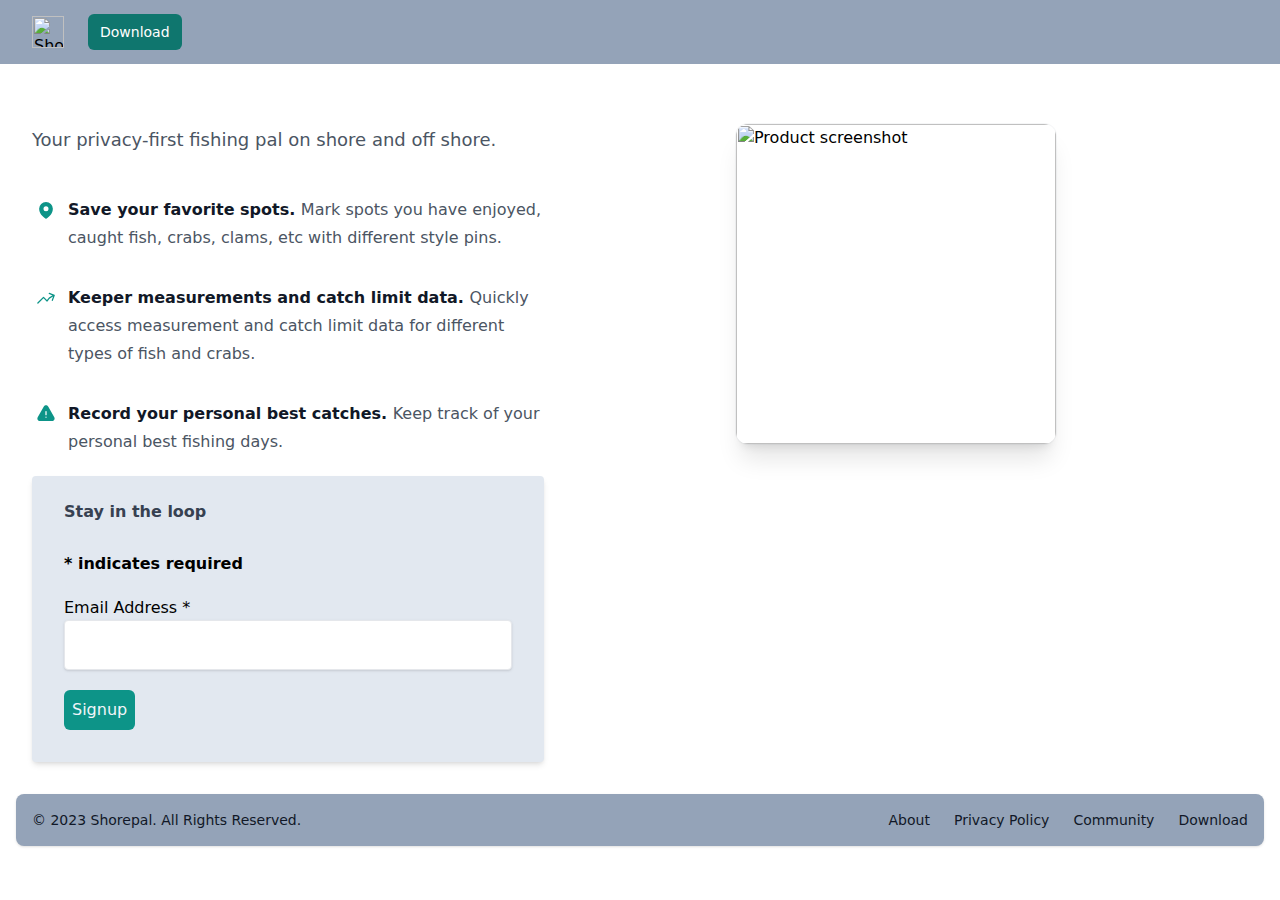
==== commit 46bf8935: "Update download links" ====
--- a/index.html
+++ b/index.html
@@ -10,11 +10,11 @@
     <div class="relative flex h-16 items-center justify-between">
       <div class="flex flex-1 items-center justify-center sm:items-stretch sm:justify-start">
         <div class="flex flex-shrink-0 items-center">
-          <img class="h-8" src="coastpal_logo.png" alt="CoastPal">
+          <img class="h-8" src="shorepal_logo.png" alt="Shorepal">
         </div>
-        <div class="hidden sm:ml-6 sm:block">
+        <div class="sm:ml-6 sm:block">
           <div class="flex space-x-4">
-            <a href="#mc_embed_signup" class="bg-teal-700 text-white rounded-md px-3 py-2 text-sm font-medium" aria-current="page">Sign up for beta</a>
+            <a href="https://www.amazon.com/dp/B0CL424LVR" class="bg-teal-700 text-white rounded-md px-3 py-2 text-sm font-medium" aria-current="page">Download</a>
           </div>
         </div>
       </div>
@@ -23,14 +23,12 @@
 </header>
 
 <body>
-<div class="overflow-hidden bg-white pt-10">
+<div class="overflow-hidden bg-white pt-5">
   <div class="mx-auto max-w-7xl px-6 lg:px-8">
     <div class="mx-auto grid max-w-2xl grid-cols-1 gap-x-8 gap-y-16 sm:gap-y-20 lg:mx-0 lg:max-w-none lg:grid-cols-2">
       <div class="lg:pr-8 lg:pt-4">
         <div class="lg:max-w-lg">
-          <h2 class="text-base font-semibold leading-7 text-teal-600">CoastPal</h2>
-          <p class="mt-2 text-3xl font-bold tracking-tight text-gray-900 sm:text-4xl">A pal for the coast</p>
-          <p class="mt-6 text-lg leading-8 text-gray-600">Explore the coast with quick reference info and the ability to save your favorite fishing spots.</p>
+          <p class="mt-6 text-lg leading-8 text-gray-600">Your privacy-first fishing pal on shore and off shore.</p>
           <dl class="mt-10 max-w-xl space-y-8 text-base leading-7 text-gray-600 lg:max-w-none">
             <div class="relative pl-9">
               <dt class="inline font-semibold text-gray-900">
@@ -46,15 +44,6 @@
 		<svg xmlns="http://www.w3.org/2000/svg" viewBox="0 0 24 24" fill="currentColor" class="absolute left-1 top-1 h-5 w-5 text-teal-600">
   <path fill-rule="evenodd" d="M15.22 6.268a.75.75 0 01.968-.432l5.942 2.28a.75.75 0 01.431.97l-2.28 5.941a.75.75 0 11-1.4-.537l1.63-4.251-1.086.483a11.2 11.2 0 00-5.45 5.174.75.75 0 01-1.199.19L9 12.31l-6.22 6.22a.75.75 0 11-1.06-1.06l6.75-6.75a.75.75 0 011.06 0l3.606 3.605a12.694 12.694 0 015.68-4.973l1.086-.484-4.251-1.631a.75.75 0 01-.432-.97z" clip-rule="evenodd" />
 </svg>
-		Tide data.
-              </dt>
-              <dd class="inline">Quickly access tide data based on station.</dd>
-            </div>
-            <div class="relative pl-9">
-              <dt class="inline font-semibold text-gray-900">
-		      <svg xmlns="http://www.w3.org/2000/svg" viewBox="0 0 24 24" fill="currentColor" class="absolute left-1 top-1 h-5 w-5 text-teal-600">
-  <path fill-rule="evenodd" d="M7.5 6v.75H5.513c-.96 0-1.764.724-1.865 1.679l-1.263 12A1.875 1.875 0 004.25 22.5h15.5a1.875 1.875 0 001.865-2.071l-1.263-12a1.875 1.875 0 00-1.865-1.679H16.5V6a4.5 4.5 0 10-9 0zM12 3a3 3 0 00-3 3v.75h6V6a3 3 0 00-3-3zm-3 8.25a3 3 0 106 0v-.75a.75.75 0 011.5 0v.75a4.5 4.5 0 11-9 0v-.75a.75.75 0 011.5 0v.75z" clip-rule="evenodd" />
-</svg>
                 Keeper measurements and catch limit data.
               </dt>
               <dd class="inline">Quickly access measurement and catch limit data for different types of fish and crabs.</dd>
@@ -64,16 +53,7 @@
                 <svg xmlns="http://www.w3.org/2000/svg" viewBox="0 0 24 24" fill="currentColor" class="absolute left-1 top-1 h-5 w-5 text-teal-600">
   <path fill-rule="evenodd" d="M9.401 3.003c1.155-2 4.043-2 5.197 0l7.355 12.748c1.154 2-.29 4.5-2.599 4.5H4.645c-2.309 0-3.752-2.5-2.598-4.5L9.4 3.003zM12 8.25a.75.75 0 01.75.75v3.75a.75.75 0 01-1.5 0V9a.75.75 0 01.75-.75zm0 8.25a.75.75 0 100-1.5.75.75 0 000 1.5z" clip-rule="evenodd" />
 </svg>
-	        Get toxin notifications.
-              </dt>
-              <dd class="inline">Keep track of current toxin warnings.</dd>
-            </div>
-	    <div class="relative pl-9">
-              <dt class="inline font-semibold text-gray-900">
-              <svg xmlns="http://www.w3.org/2000/svg" viewBox="0 0 24 24" fill="currentColor" class="absolute left-1 top-1 h-5 w-5 text-teal-600">
-  <path fill-rule="evenodd" d="M5.166 2.621v.858c-1.035.148-2.059.33-3.071.543a.75.75 0 00-.584.859 6.753 6.753 0 006.138 5.6 6.73 6.73 0 002.743 1.346A6.707 6.707 0 019.279 15H8.54c-1.036 0-1.875.84-1.875 1.875V19.5h-.75a2.25 2.25 0 00-2.25 2.25c0 .414.336.75.75.75h15a.75.75 0 00.75-.75 2.25 2.25 0 00-2.25-2.25h-.75v-2.625c0-1.036-.84-1.875-1.875-1.875h-.739a6.706 6.706 0 01-1.112-3.173 6.73 6.73 0 002.743-1.347 6.753 6.753 0 006.139-5.6.75.75 0 00-.585-.858 47.077 47.077 0 00-3.07-.543V2.62a.75.75 0 00-.658-.744 49.22 49.22 0 00-6.093-.377c-2.063 0-4.096.128-6.093.377a.75.75 0 00-.657.744zm0 2.629c0 1.196.312 2.32.857 3.294A5.266 5.266 0 013.16 5.337a45.6 45.6 0 012.006-.343v.256zm13.5 0v-.256c.674.1 1.343.214 2.006.343a5.265 5.265 0 01-2.863 3.207 6.72 6.72 0 00.857-3.294z" clip-rule="evenodd" />
-</svg>  
-	      Record your personal best catches and catch amounts.
+	      Record your personal best catches.
               </dt>
               <dd class="inline">Keep track of your personal best fishing days.</dd>
             </div>
@@ -82,7 +62,7 @@
 		  <div id="mc_embed_shell">
 <div id="mc_embed_signup">
     <form action="https://skiff.us11.list-manage.com/subscribe/post?u=7b4a6a2a7c16409119637e602&amp;id=b294c6a3e6&amp;f_id=002f4ee0f0" method="post" id="mc-embedded-subscribe-form" name="mc-embedded-subscribe-form" class="validate bg-slate-200 shadow-md rounded px-8 pt-6 pb-8 mb-4" target="_self" novalidate="">
-        <div id="mc_embed_signup_scroll"><h2 class="block text-gray-700 text-md font-bold mb-2">Signup for beta</h2>
+        <div id="mc_embed_signup_scroll"><h2 class="block text-gray-700 text-md font-bold mb-2">Stay in the loop</h2>
             <div class="indicates-required pt-5 text-md font-bold"><span class="asterisk">*</span> indicates required</div>
             <div class="mc-field-group pt-5 text-md"><label for="mce-EMAIL">Email Address <span class="asterisk">*</span></label><input type="email" name="EMAIL" class="required email shadow appearance-none border rounded w-full py-2 px-3 text-gray-700 leading-tight focus:outline-none focus:shadow-outline pt-5" id="mce-EMAIL" required="" value=""><span id="mce-EMAIL-HELPERTEXT" class="helper_text"></span></div>
         <div id="mce-responses" class="clear foot">
@@ -106,7 +86,7 @@
         </div>
       </div>
       <div class="pl-20 pt-10">
-      <img src="coastpal_image.png" alt="Product screenshot" class="w-[20rem] max-w-none rounded-xl shadow-xl ring-1 ring-gray-400/10 sm md:-ml-2 lg:-ml-0" width="604" height="1254">
+      <img src="Shorepal_updated_image.png" alt="Product screenshot" class="w-[20rem] max-w-none rounded-xl shadow-xl ring-1 ring-gray-400/10 sm md:-ml-2 lg:-ml-0" width="604" height="1254">
       </div>
       </div>
     </div>
@@ -116,20 +96,22 @@
 
 <footer class="bg-slate-400 rounded-lg shadow m-4 dark:bg-gray-800">
     <div class="w-full mx-auto max-w-screen-xl p-4 md:flex md:items-center md:justify-between">
-      <span class="text-sm text-gray-900 sm:text-center dark:text-gray-400">© 2023 <a href="" class="hover:underline">CoastPal</a>. All Rights Reserved.
+      <span class="text-sm text-gray-900 sm:text-center dark:text-gray-400">© 2023 <a href="" class="hover:underline">Shorepal</a>. All Rights Reserved.
     </span>
     <ul class="flex flex-wrap items-center mt-3 text-sm font-medium text-gray-900 dark:text-gray-400 sm:mt-0">
         <li>
             <a href="#" class="mr-4 hover:underline md:mr-6 ">About</a>
         </li>
         <li>
-            <a href="#" class="mr-4 hover:underline md:mr-6">Privacy Policy</a>
+            <a href="privacy_policy.html" class="mr-4 hover:underline md:mr-6">Privacy Policy</a>
         </li>
         <li>
-            <a href="https://discord.gg/TN28cbgD" class="hover:underline">Community</a>
+            <a href="" class="mr-4 hover:underline md:mr-6">Community</a>
+        </li>
+	<li>
+            <a href="https://www.amazon.com/dp/B0CL424LVR" class="hover:underline">Download</a>
         </li>
     </ul>
     </div>
 </footer>
 </html>
-
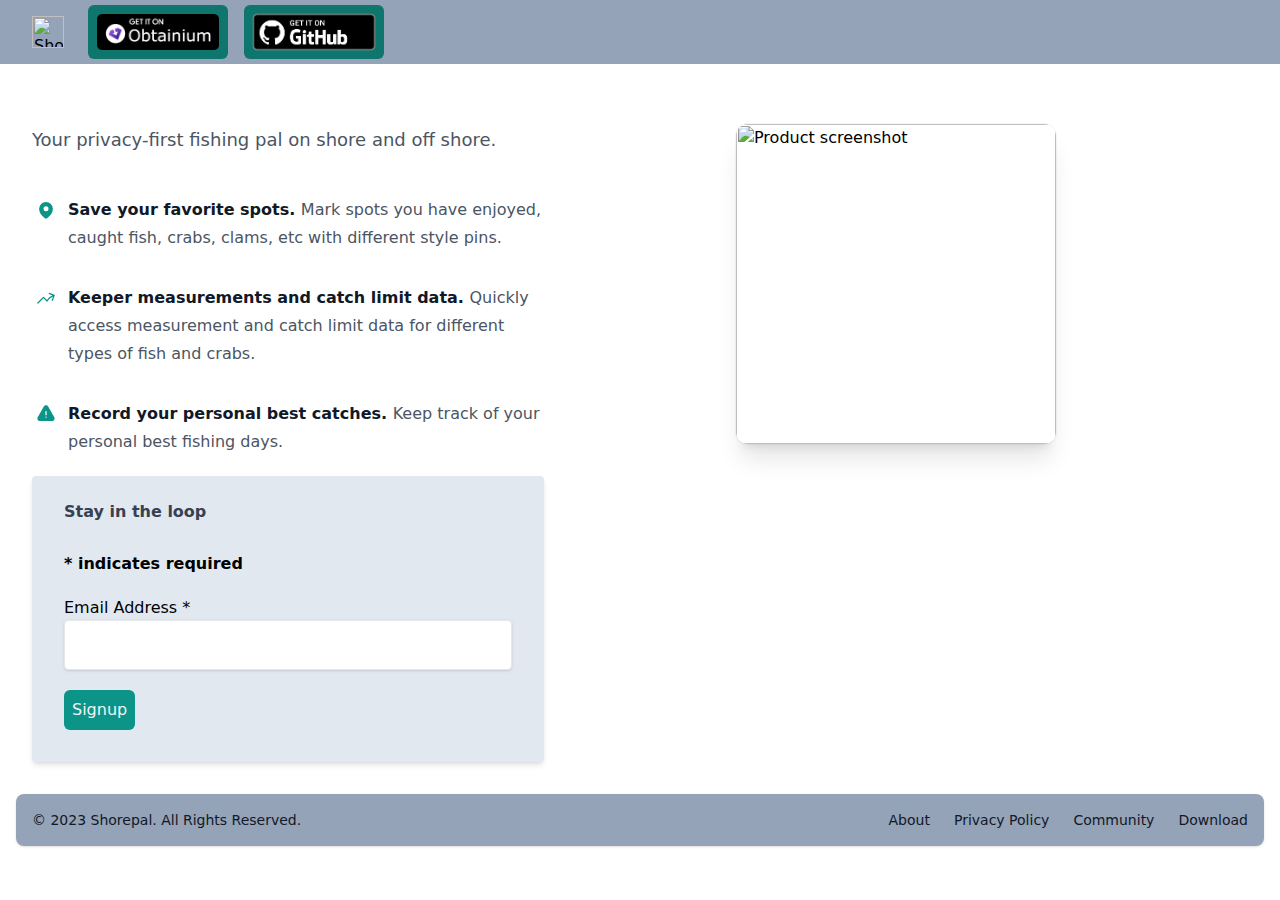
==== commit 108dedc9: "Add download sources" ====
--- a/index.html
+++ b/index.html
@@ -14,7 +14,8 @@
         </div>
         <div class="sm:ml-6 sm:block">
           <div class="flex space-x-4">
-            <a href="https://www.amazon.com/dp/B0CL424LVR" class="bg-teal-700 text-white rounded-md px-3 py-2 text-sm font-medium" aria-current="page">Download</a>
+		  <a href="https://github.com/ImranR98/Obtainium" class="bg-teal-700 text-white rounded-md font-medium" aria-current="page"><img src="obtainium.png" height="100" width="140"></a>
+                  <a href="https://github.com/B3nac/Shorepal/releases" class="bg-teal-700 text-white rounded-md font-medium" aria-current="page"><img src="badge_github.png" height="100" width="140"></a>
           </div>
         </div>
       </div>
@@ -109,7 +110,7 @@
             <a href="" class="mr-4 hover:underline md:mr-6">Community</a>
         </li>
 	<li>
-            <a href="https://www.amazon.com/dp/B0CL424LVR" class="hover:underline">Download</a>
+            <a href="" class="hover:underline">Download</a>
         </li>
     </ul>
     </div>
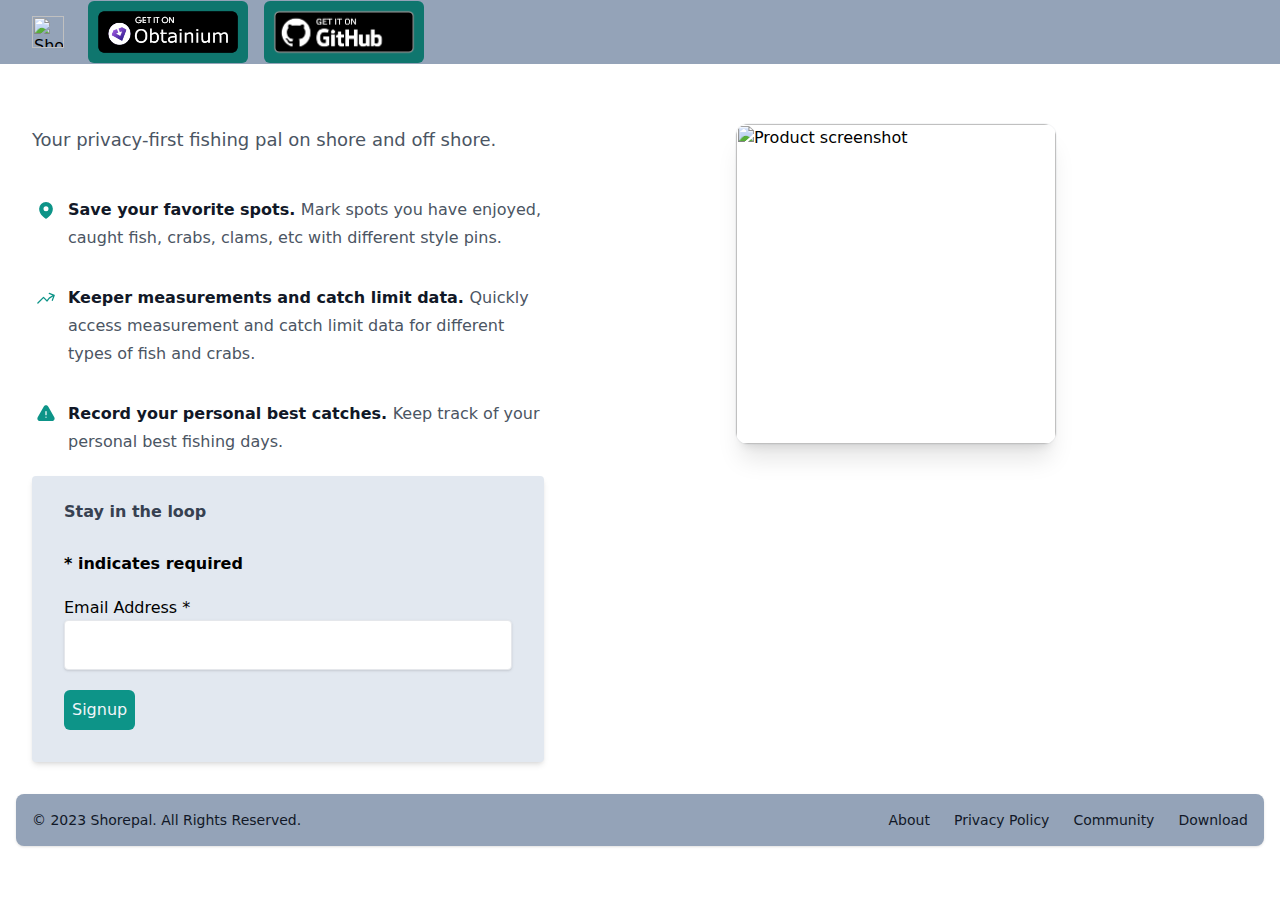
==== commit 4a305237: "Resize download images" ====
--- a/index.html
+++ b/index.html
@@ -14,8 +14,8 @@
         </div>
         <div class="sm:ml-6 sm:block">
           <div class="flex space-x-4">
-		  <a href="https://github.com/ImranR98/Obtainium" class="bg-teal-700 text-white rounded-md font-medium" aria-current="page"><img src="obtainium.png" height="100" width="140"></a>
-                  <a href="https://github.com/B3nac/Shorepal/releases" class="bg-teal-700 text-white rounded-md font-medium" aria-current="page"><img src="badge_github.png" height="100" width="140"></a>
+		  <a href="https://github.com/ImranR98/Obtainium" class="bg-teal-700 text-white rounded-md font-medium" aria-current="page"><img src="obtainium.png" height="180" width="160"></a>
+                  <a href="https://github.com/B3nac/Shorepal/releases" class="bg-teal-700 text-white rounded-md" aria-current="page"><img src="badge_github.png" height="180" width="160"></a>
           </div>
         </div>
       </div>
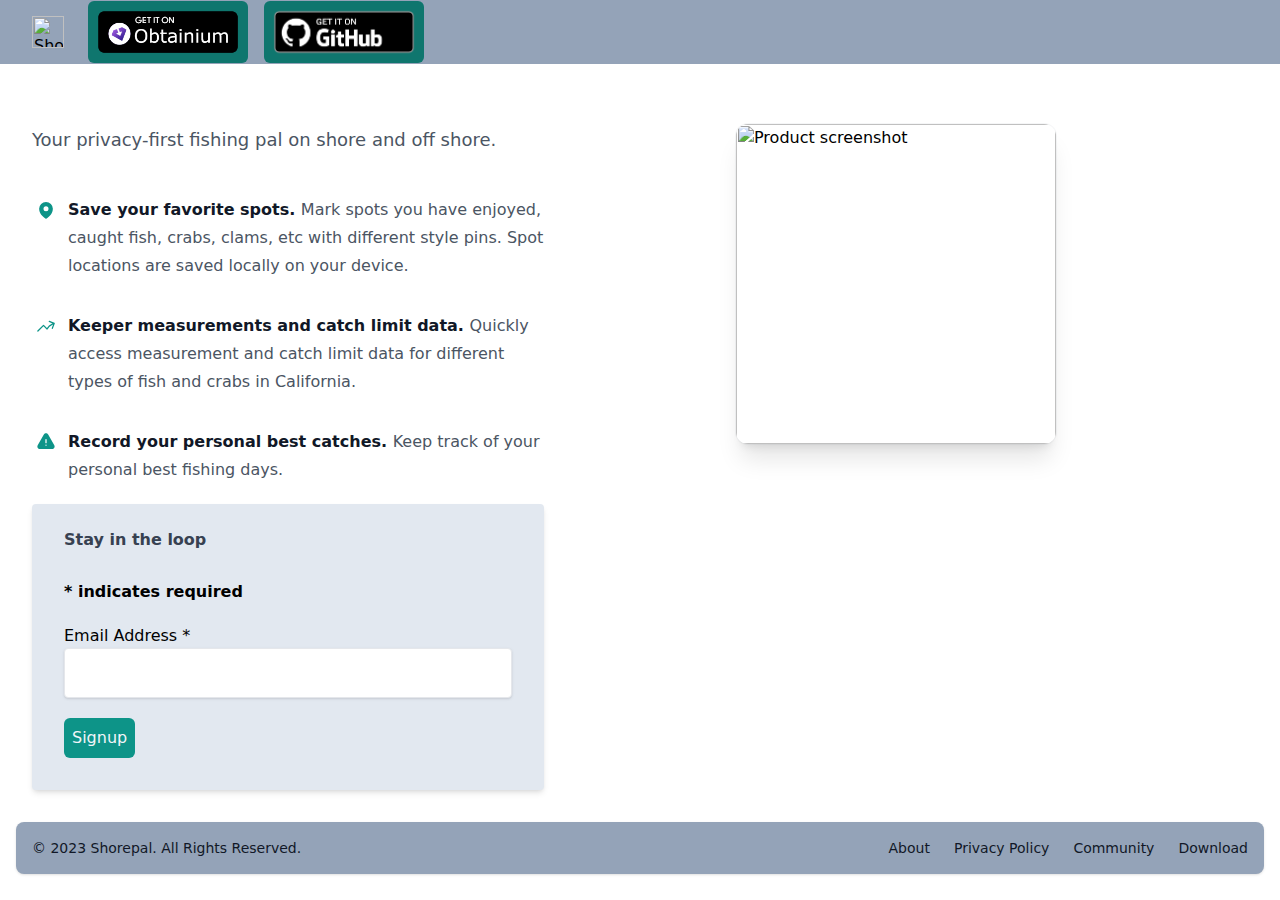
==== commit dcebc4e8: "Update features a bit" ====
--- a/index.html
+++ b/index.html
@@ -5,7 +5,7 @@
 </head>
 
 <header>
-	<nav class="bg-slate-400">
+<nav class="bg-slate-400">
   <div class="mx-auto max-w-7xl px-2 sm:px-6 lg:px-8">
     <div class="relative flex h-16 items-center justify-between">
       <div class="flex flex-1 items-center justify-center sm:items-stretch sm:justify-start">
@@ -38,7 +38,7 @@
 </svg>
 		Save your favorite spots.
               </dt>
-              <dd class="inline">Mark spots you have enjoyed, caught fish, crabs, clams, etc with different style pins.</dd>
+              <dd class="inline">Mark spots you have enjoyed, caught fish, crabs, clams, etc with different style pins. Spot locations are saved locally on your device.</dd>
             </div>
             <div class="relative pl-9">
               <dt class="inline font-semibold text-gray-900">
@@ -47,7 +47,7 @@
 </svg>
                 Keeper measurements and catch limit data.
               </dt>
-              <dd class="inline">Quickly access measurement and catch limit data for different types of fish and crabs.</dd>
+              <dd class="inline">Quickly access measurement and catch limit data for different types of fish and crabs in California.</dd>
             </div>
 	    <div class="relative pl-9">
               <dt class="inline font-semibold text-gray-900">
@@ -107,10 +107,10 @@
             <a href="privacy_policy.html" class="mr-4 hover:underline md:mr-6">Privacy Policy</a>
         </li>
         <li>
-            <a href="" class="mr-4 hover:underline md:mr-6">Community</a>
+            <a href="https://discord.gg/HNcWmU3AN8" class="mr-4 hover:underline md:mr-6">Community</a>
         </li>
 	<li>
-            <a href="" class="hover:underline">Download</a>
+            <a href="https://github.com/B3nac/Shorepal/releases" class="hover:underline">Download</a>
         </li>
     </ul>
     </div>
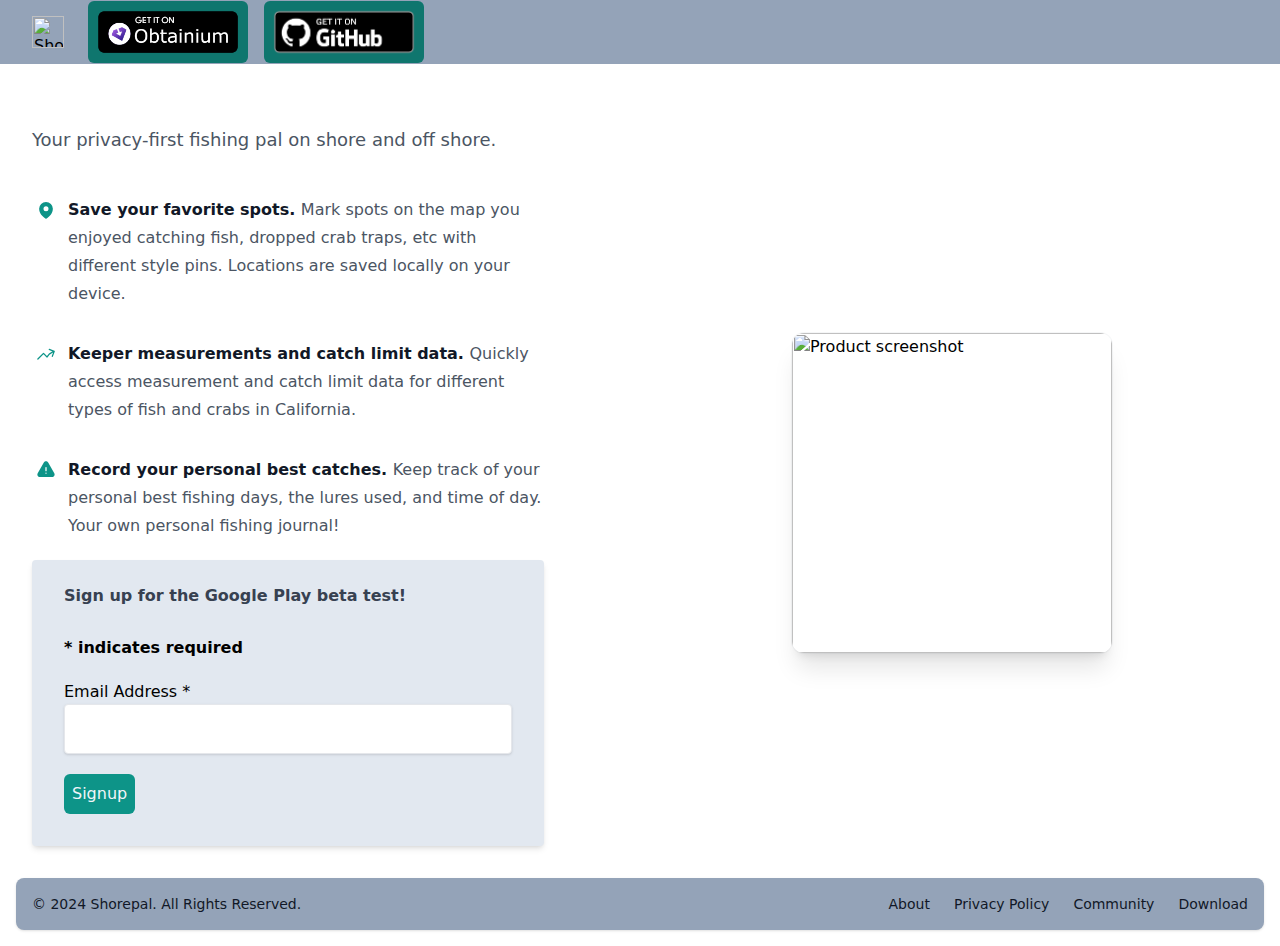
==== commit 1a2256ed: "Change email sign-up text" ====
--- a/index.html
+++ b/index.html
@@ -10,7 +10,9 @@
     <div class="relative flex h-16 items-center justify-between">
       <div class="flex flex-1 items-center justify-center sm:items-stretch sm:justify-start">
         <div class="flex flex-shrink-0 items-center">
+	  <a href="index.html">
           <img class="h-8" src="shorepal_logo.png" alt="Shorepal">
+	  </a>
         </div>
         <div class="sm:ml-6 sm:block">
           <div class="flex space-x-4">
@@ -38,7 +40,7 @@
 </svg>
 		Save your favorite spots.
               </dt>
-              <dd class="inline">Mark spots you have enjoyed, caught fish, crabs, clams, etc with different style pins. Spot locations are saved locally on your device.</dd>
+              <dd class="inline">Mark spots on the map you enjoyed catching fish, dropped crab traps, etc with different style pins. Locations are saved locally on your device.</dd>
             </div>
             <div class="relative pl-9">
               <dt class="inline font-semibold text-gray-900">
@@ -56,14 +58,14 @@
 </svg>
 	      Record your personal best catches.
               </dt>
-              <dd class="inline">Keep track of your personal best fishing days.</dd>
+              <dd class="inline">Keep track of your personal best fishing days, the lures used, and time of day. Your own personal fishing journal!</dd>
             </div>
           </dl>
 	  <div class="pt-5">
 		  <div id="mc_embed_shell">
 <div id="mc_embed_signup">
     <form action="https://skiff.us11.list-manage.com/subscribe/post?u=7b4a6a2a7c16409119637e602&amp;id=b294c6a3e6&amp;f_id=002f4ee0f0" method="post" id="mc-embedded-subscribe-form" name="mc-embedded-subscribe-form" class="validate bg-slate-200 shadow-md rounded px-8 pt-6 pb-8 mb-4" target="_self" novalidate="">
-        <div id="mc_embed_signup_scroll"><h2 class="block text-gray-700 text-md font-bold mb-2">Stay in the loop</h2>
+        <div id="mc_embed_signup_scroll"><h2 class="block text-gray-700 text-md font-bold mb-2">Sign up for the Google Play beta test!</h2>
             <div class="indicates-required pt-5 text-md font-bold"><span class="asterisk">*</span> indicates required</div>
             <div class="mc-field-group pt-5 text-md"><label for="mce-EMAIL">Email Address <span class="asterisk">*</span></label><input type="email" name="EMAIL" class="required email shadow appearance-none border rounded w-full py-2 px-3 text-gray-700 leading-tight focus:outline-none focus:shadow-outline pt-5" id="mce-EMAIL" required="" value=""><span id="mce-EMAIL-HELPERTEXT" class="helper_text"></span></div>
         <div id="mce-responses" class="clear foot">
@@ -86,9 +88,9 @@
 	  </div>
         </div>
       </div>
-      <div class="pl-20 pt-10">
-      <img src="Shorepal_updated_image.png" alt="Product screenshot" class="w-[20rem] max-w-none rounded-xl shadow-xl ring-1 ring-gray-400/10 sm md:-ml-2 lg:-ml-0" width="604" height="1254">
-      </div>
+      	<div class="pl-10 pt-10 flex justify-center items-center">
+      	  <img src="app_preview.jpg" alt="Product screenshot" class="w-[20rem] max-w-none rounded-xl shadow-xl ring-1 ring-gray-400/10 sm md:-ml-2 lg:-ml-0" width="604" height="1254">
+      	</div>
       </div>
     </div>
   </div>
@@ -97,7 +99,7 @@
 
 <footer class="bg-slate-400 rounded-lg shadow m-4 dark:bg-gray-800">
     <div class="w-full mx-auto max-w-screen-xl p-4 md:flex md:items-center md:justify-between">
-      <span class="text-sm text-gray-900 sm:text-center dark:text-gray-400">© 2023 <a href="" class="hover:underline">Shorepal</a>. All Rights Reserved.
+      <span class="text-sm text-gray-900 sm:text-center dark:text-gray-400">© 2024 <a href="" class="hover:underline">Shorepal</a>. All Rights Reserved.
     </span>
     <ul class="flex flex-wrap items-center mt-3 text-sm font-medium text-gray-900 dark:text-gray-400 sm:mt-0">
         <li>
